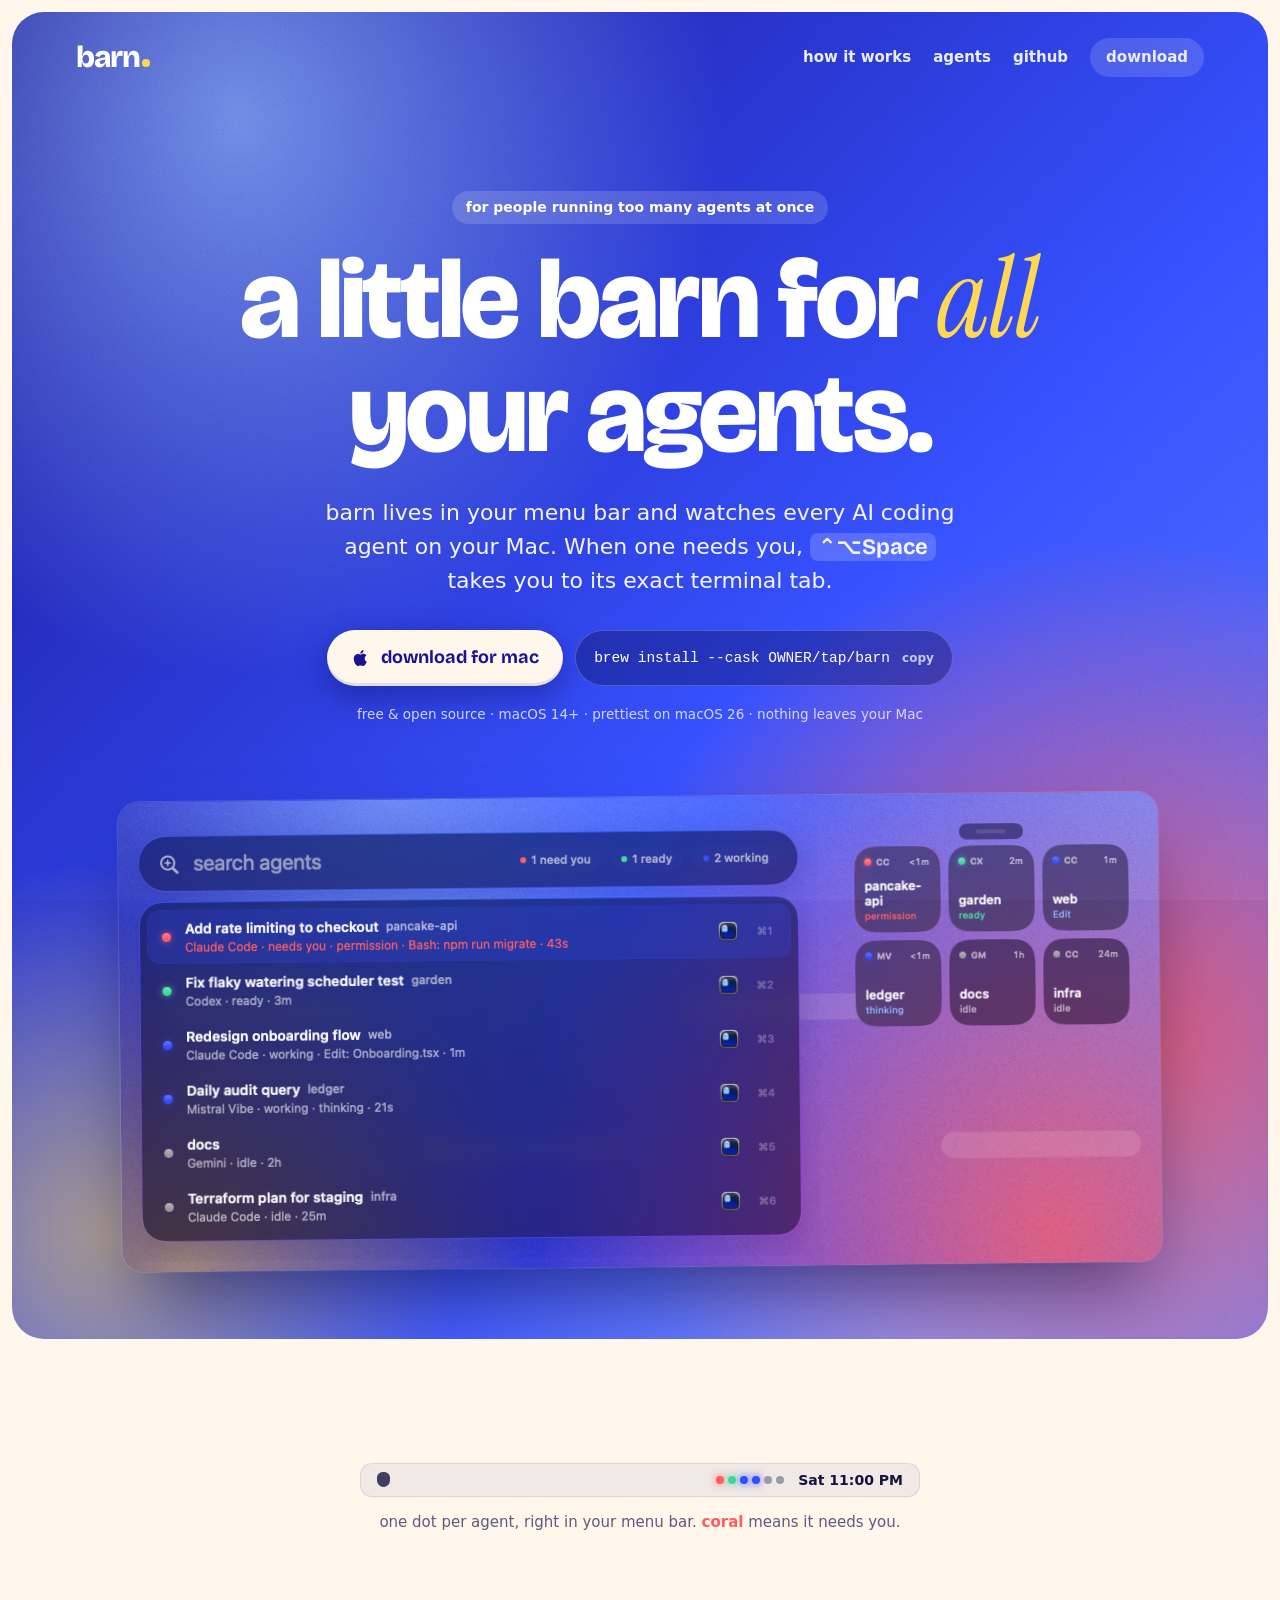
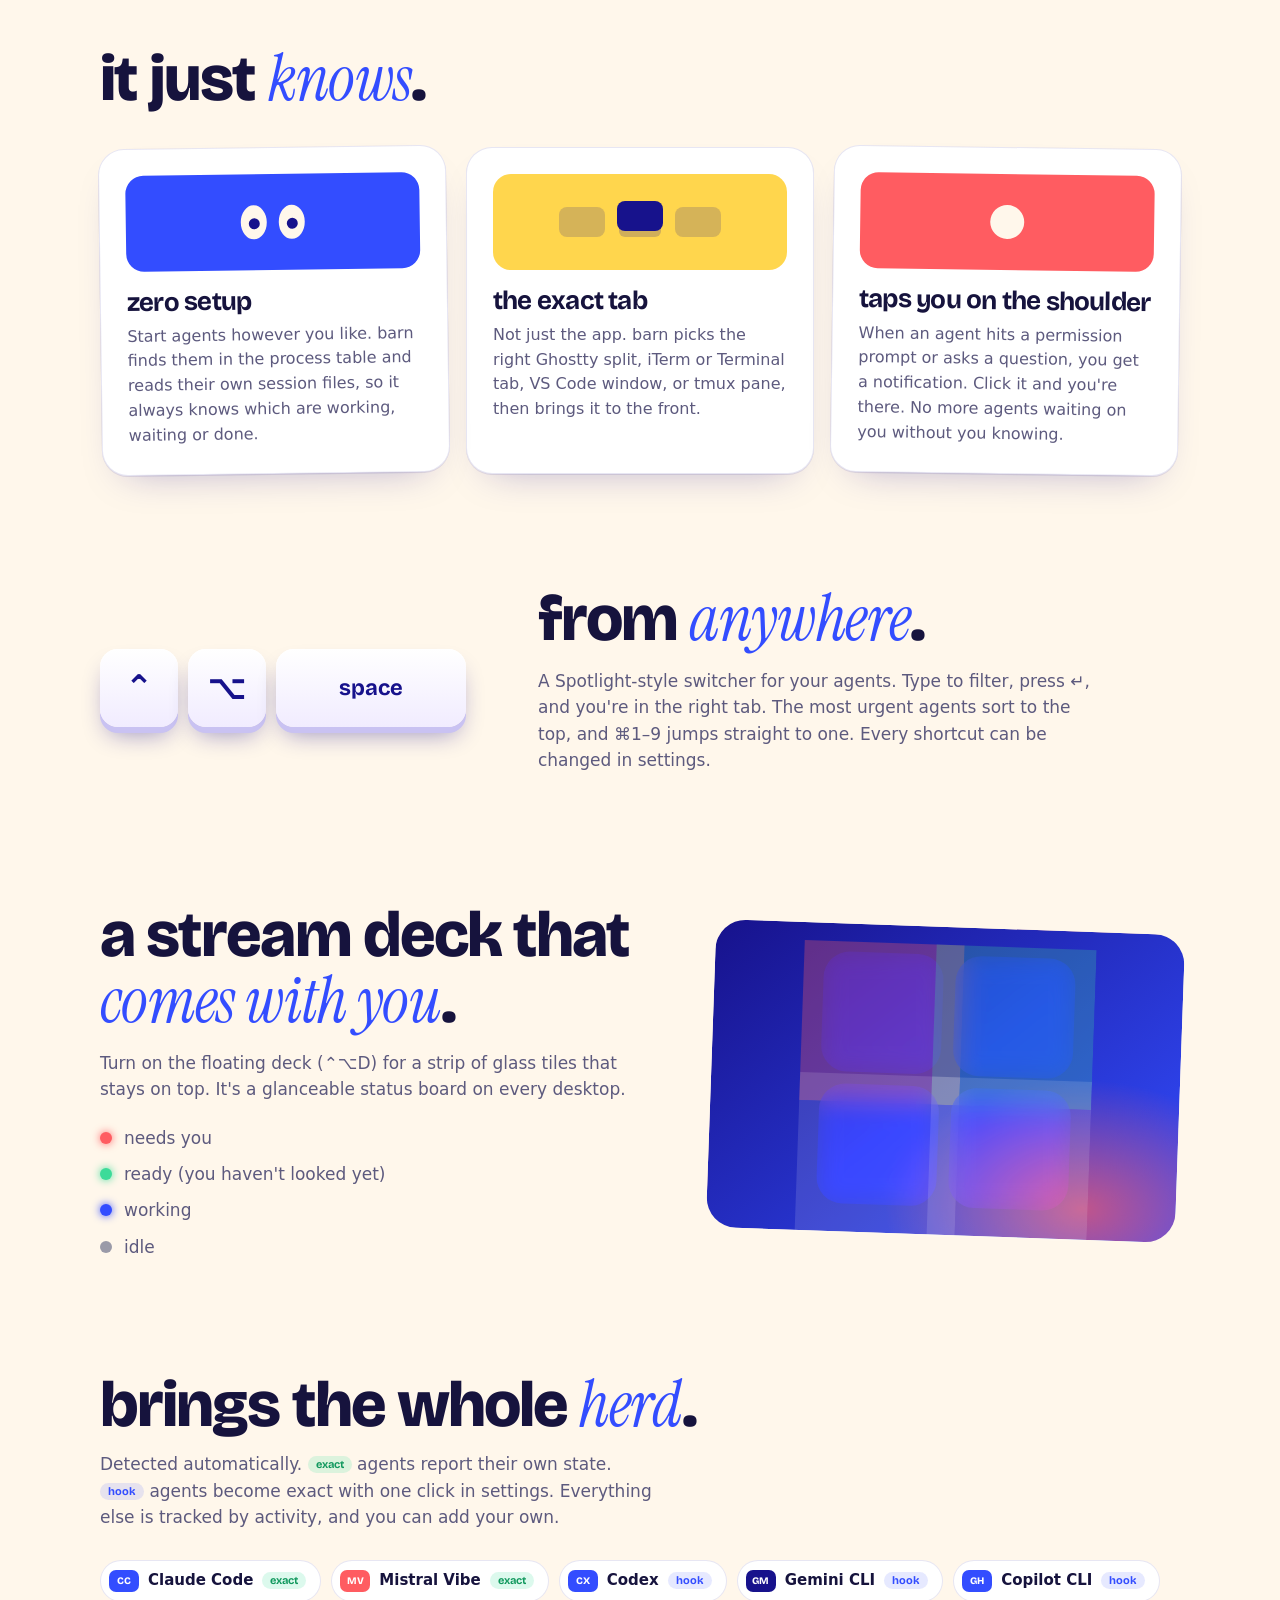
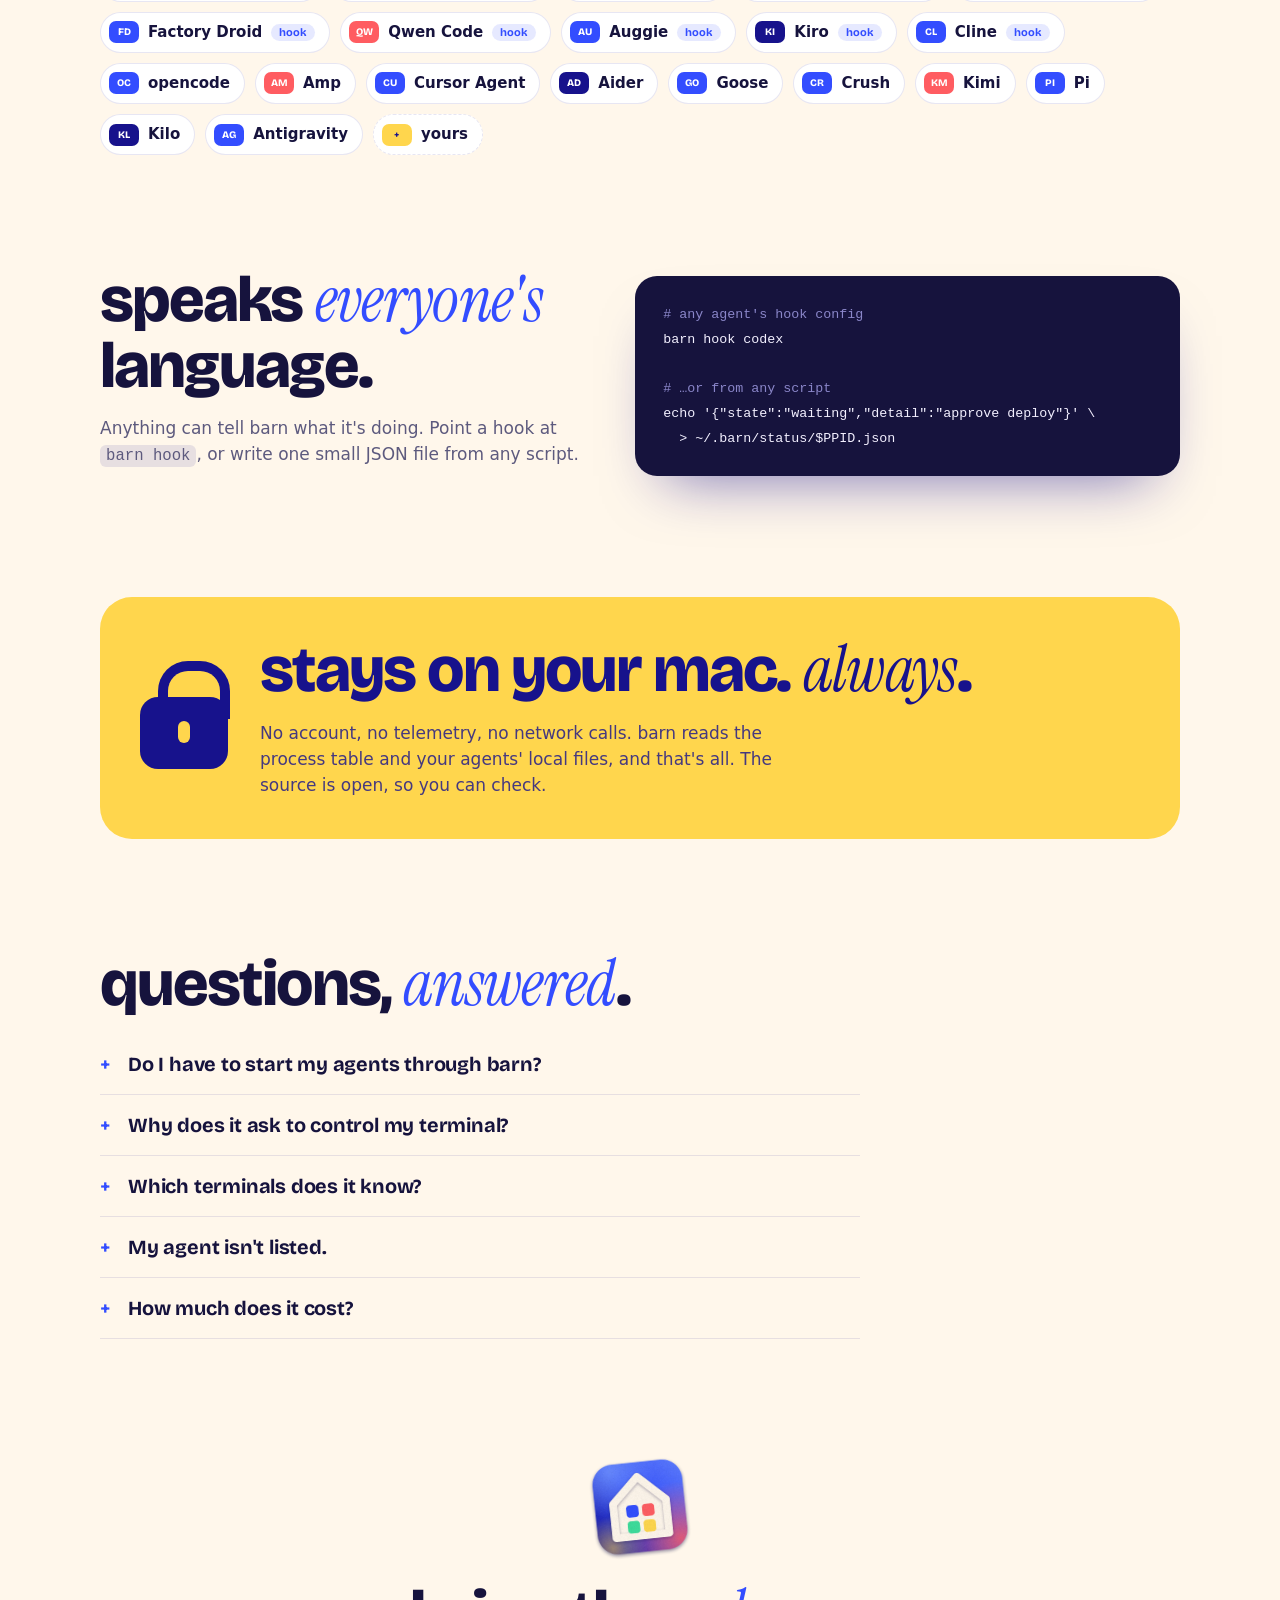
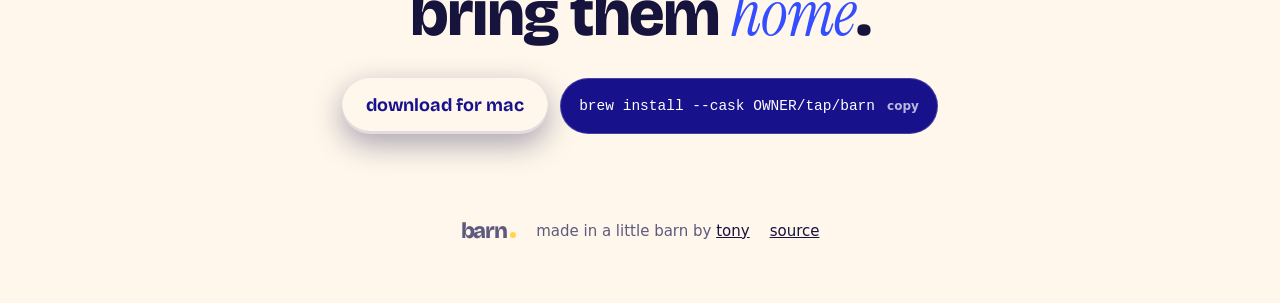
==== site/index.html @ c89c23b8 "INIT" ====
<!doctype html>
<html lang="en">
<head>
  <meta charset="utf-8">
  <meta name="viewport" content="width=device-width, initial-scale=1">
  <title>barn — a little barn for all your agents</title>
  <meta name="description" content="barn is a tiny macOS menu-bar app that watches every AI coding agent on your Mac — Claude Code, Codex, Gemini, Mistral Vibe and more — and jumps you to the exact terminal tab when one needs you.">
  <meta name="theme-color" content="#334DFF">
  <meta property="og:title" content="barn — a little barn for all your agents">
  <meta property="og:description" content="See every AI coding agent at a glance. ⌃⌥Space to jump to the one that needs you.">
  <meta property="og:image" content="https://barn.ope.cool/assets/hero.png">
  <meta property="og:url" content="https://barn.ope.cool">
  <meta name="twitter:card" content="summary_large_image">
  <link rel="icon" type="image/png" href="assets/favicon.png">
  <link rel="apple-touch-icon" href="assets/icon.png">
  <link rel="preconnect" href="https://fonts.googleapis.com">
  <link rel="preconnect" href="https://fonts.gstatic.com" crossorigin>
  <link href="https://fonts.googleapis.com/css2?family=Bricolage+Grotesque:opsz,wght@12..96,400..800&family=Instrument+Serif:ital@1&display=swap" rel="stylesheet">
  <link rel="stylesheet" href="styles.css">
</head>
<body>
  <div class="grain" aria-hidden="true"></div>

  <header class="hero">
    <div class="hero-glow" aria-hidden="true"></div>
    <nav class="nav">
      <a class="wordmark" href="#">barn<span class="dot"></span></a>
      <div class="nav-links">
        <a href="#how">how it works</a>
        <a href="#agents">agents</a>
        <a href="https://github.com/OWNER/barn">github</a>
        <a class="pill" href="https://github.com/OWNER/barn/releases/latest/download/barn.dmg">download</a>
      </div>
    </nav>

    <div class="hero-copy">
      <p class="eyebrow">for people running too many agents at once</p>
      <h1>a little barn for <em>all</em> your agents.</h1>
      <p class="lede">barn lives in your menu bar and watches every AI coding agent on your Mac. When one needs you, <span class="kbd-inline">⌃⌥Space</span> takes you to its exact terminal tab.</p>
      <div class="cta">
        <a class="button" href="https://github.com/OWNER/barn/releases/latest/download/barn.dmg">
          <svg viewBox="0 0 24 24" aria-hidden="true"><path d="M16.4 12.6c0-2.4 2-3.6 2.1-3.7-1.1-1.7-2.9-1.9-3.5-1.9-1.5-.2-2.9.9-3.7.9-.8 0-1.9-.9-3.2-.8-1.6 0-3.1 1-4 2.4-1.7 3-.4 7.4 1.2 9.8.8 1.2 1.8 2.5 3 2.4 1.2 0 1.7-.8 3.1-.8 1.5 0 1.9.8 3.2.8 1.3 0 2.1-1.2 2.9-2.4.9-1.4 1.3-2.7 1.3-2.8 0 0-2.4-.9-2.4-3.9zM14 5.4c.7-.8 1.1-1.9 1-3-1 0-2.1.7-2.8 1.5-.6.7-1.2 1.8-1 2.9 1.1.1 2.1-.6 2.8-1.4z"/></svg>
          download for mac
        </a>
        <button class="brew" type="button" data-copy="brew install --cask OWNER/tap/barn" aria-label="copy brew install command">
          <code>brew install --cask OWNER/tap/barn</code>
          <span class="copy-hint">copy</span>
        </button>
      </div>
      <p class="fine">free &amp; open source · macOS 14+ · prettiest on macOS 26 · nothing leaves your Mac</p>
    </div>

    <figure class="hero-shot">
      <img src="assets/hero.png" width="1040" height="470" alt="The barn switcher listing six agents with live status, beside the floating deck of glass tiles">
    </figure>
  </header>

  <main>
    <section class="menubar-demo" aria-label="barn in the menu bar">
      <div class="menubar">
        <span class="apple"></span>
        <span class="menubar-spacer"></span>
        <span class="barn-dots" id="dots" aria-hidden="true"></span>
        <span class="clock" id="clock">Mon 9:41</span>
      </div>
      <p class="caption">one dot per agent, right in your menu bar. <span class="c-coral">coral</span> means it needs you.</p>
    </section>

    <section id="how" class="features">
      <h2>it just <em>knows</em>.</h2>
      <div class="cards">
        <article class="card">
          <div class="card-art art-eyes" aria-hidden="true"><span></span><span></span></div>
          <h3>zero setup</h3>
          <p>Start agents however you like. barn finds them in the process table and reads their own session files, so it always knows which are working, waiting or done.</p>
        </article>
        <article class="card">
          <div class="card-art art-tabs" aria-hidden="true"><span></span><span class="on"></span><span></span></div>
          <h3>the exact tab</h3>
          <p>Not just the app. barn picks the right Ghostty split, iTerm or Terminal tab, VS Code window, or tmux pane, then brings it to the front.</p>
        </article>
        <article class="card">
          <div class="card-art art-tap" aria-hidden="true"><span></span></div>
          <h3>taps you on the shoulder</h3>
          <p>When an agent hits a permission prompt or asks a question, you get a notification. Click it and you're there. No more agents waiting on you without you knowing.</p>
        </article>
      </div>
    </section>

    <section class="keys">
      <div class="keycaps" aria-label="Control Option Space">
        <kbd>⌃</kbd><kbd>⌥</kbd><kbd class="space">space</kbd>
      </div>
      <div>
        <h2>from <em>anywhere</em>.</h2>
        <p>A Spotlight-style switcher for your agents. Type to filter, press ↵, and you're in the right tab. The most urgent agents sort to the top, and ⌘1–9 jumps straight to one. Every shortcut can be changed in settings.</p>
      </div>
    </section>

    <section class="deck-section">
      <div>
        <h2>a stream deck that <em>comes with you</em>.</h2>
        <p>Turn on the floating deck (⌃⌥D) for a strip of glass tiles that stays on top. It's a glanceable status board on every desktop.</p>
        <ul class="legend">
          <li><span class="swatch coral pulse"></span>needs you</li>
          <li><span class="swatch mint"></span>ready (you haven't looked yet)</li>
          <li><span class="swatch electric"></span>working</li>
          <li><span class="swatch idle"></span>idle</li>
        </ul>
      </div>
      <div class="mini-deck" aria-hidden="true">
        <div class="tile t-coral"><b>CC</b><strong>api</strong><small>permission</small></div>
        <div class="tile t-mint"><b>CX</b><strong>garden</strong><small>ready</small></div>
        <div class="tile t-blue"><b>MV</b><strong>ledger</strong><small>thinking</small></div>
        <div class="tile"><b>GM</b><strong>docs</strong><small>idle</small></div>
      </div>
    </section>

    <section id="agents" class="agents">
      <h2>brings the whole <em>herd</em>.</h2>
      <p class="sub">Detected automatically. <span class="tag exact">exact</span> agents report their own state. <span class="tag hook">hook</span> agents become exact with one click in settings. Everything else is tracked by activity, and you can add your own.</p>
      <ul class="badges">
        <li><b>CC</b>Claude Code<span class="tag exact">exact</span></li>
        <li><b>MV</b>Mistral Vibe<span class="tag exact">exact</span></li>
        <li><b>CX</b>Codex<span class="tag hook">hook</span></li>
        <li><b>GM</b>Gemini CLI<span class="tag hook">hook</span></li>
        <li><b>GH</b>Copilot CLI<span class="tag hook">hook</span></li>
        <li><b>FD</b>Factory Droid<span class="tag hook">hook</span></li>
        <li><b>QW</b>Qwen Code<span class="tag hook">hook</span></li>
        <li><b>AU</b>Auggie<span class="tag hook">hook</span></li>
        <li><b>KI</b>Kiro<span class="tag hook">hook</span></li>
        <li><b>CL</b>Cline<span class="tag hook">hook</span></li>
        <li><b>OC</b>opencode</li>
        <li><b>AM</b>Amp</li>
        <li><b>CU</b>Cursor Agent</li>
        <li><b>AD</b>Aider</li>
        <li><b>GO</b>Goose</li>
        <li><b>CR</b>Crush</li>
        <li><b>KM</b>Kimi</li>
        <li><b>PI</b>Pi</li>
        <li><b>KL</b>Kilo</li>
        <li><b>AG</b>Antigravity</li>
        <li class="yours"><b>+</b>yours</li>
      </ul>
    </section>

    <section class="hooks">
      <div>
        <h2>speaks <em>everyone's</em> language.</h2>
        <p>Anything can tell barn what it's doing. Point a hook at <code>barn hook</code>, or write one small JSON file from any script.</p>
      </div>
      <pre class="code"><code><span class="c"># any agent's hook config</span>
barn hook codex

<span class="c"># …or from any script</span>
echo '{"state":"waiting","detail":"approve deploy"}' \
  &gt; ~/.barn/status/$PPID.json</code></pre>
    </section>

    <section class="privacy">
      <div class="lock" aria-hidden="true"></div>
      <div>
        <h2>stays on your mac. <em>always</em>.</h2>
        <p>No account, no telemetry, no network calls. barn reads the process table and your agents' local files, and that's all. The source is open, so you can check.</p>
      </div>
    </section>

    <section class="faq">
      <h2>questions, <em>answered</em>.</h2>
      <details>
        <summary>Do I have to start my agents through barn?</summary>
        <p>No. Run them however you already do, in any terminal or editor. barn notices them on its own, usually within a second.</p>
      </details>
      <details>
        <summary>Why does it ask to control my terminal?</summary>
        <p>To bring the right tab to the front, barn uses Apple Events, the same way Raycast or Alfred do. macOS asks once per terminal app. barn only uses that permission to focus windows and tabs.</p>
      </details>
      <details>
        <summary>Which terminals does it know?</summary>
        <p>Ghostty, iTerm2 and Terminal.app all get exact tab or split focus, and tmux gets exact pane focus. VS Code, Cursor, Windsurf and Zed get the right window. Anything else gets activated.</p>
      </details>
      <details>
        <summary>My agent isn't listed.</summary>
        <p>Add it in settings → agents → your own, with its process name. If it has hooks, point them at <code>barn hook &lt;name&gt;</code> for exact state.</p>
      </details>
      <details>
        <summary>How much does it cost?</summary>
        <p>Nothing. barn is free and open source. It uses about as much CPU as a clock widget.</p>
      </details>
    </section>

    <section class="final">
      <img src="assets/icon.png" width="128" height="128" alt="">
      <h2>bring them <em>home</em>.</h2>
      <div class="cta center">
        <a class="button" href="https://github.com/OWNER/barn/releases/latest/download/barn.dmg">download for mac</a>
        <button class="brew" type="button" data-copy="brew install --cask OWNER/tap/barn" aria-label="copy brew install command">
          <code>brew install --cask OWNER/tap/barn</code>
          <span class="copy-hint">copy</span>
        </button>
      </div>
    </section>
  </main>

  <footer>
    <span class="wordmark small">barn<span class="dot"></span></span>
    <span>made in a little barn by <a href="https://github.com/OWNER">tony</a></span>
    <a href="https://github.com/OWNER/barn">source</a>
  </footer>

  <script>
    // Copy-to-clipboard on the brew pills.
    document.querySelectorAll('[data-copy]').forEach(function (el) {
      el.addEventListener('click', function () {
        var hint = el.querySelector('.copy-hint');
        try {
          navigator.clipboard.writeText(el.dataset.copy).then(function () {
            hint.textContent = 'copied!';
            setTimeout(function () { hint.textContent = 'copy'; }, 1600);
          });
        } catch (e) { /* clipboard unavailable: the text is still selectable */ }
      });
    });

    // A tiny live menu bar: dots wander between states like real agents do.
    var states = ['coral', 'mint', 'electric', 'electric', 'idle', 'idle'];
    var dots = document.getElementById('dots');
    states.forEach(function (s) { var d = document.createElement('i'); d.className = s; dots.appendChild(d); });
    var reduce = window.matchMedia('(prefers-reduced-motion: reduce)').matches;
    if (!reduce) {
      setInterval(function () {
        var all = dots.querySelectorAll('i');
        var i = Math.floor(Math.random() * all.length);
        var next = ['coral', 'mint', 'electric', 'idle'][Math.floor(Math.random() * 4)];
        all[i].className = next;
      }, 1400);
    }
    var clock = document.getElementById('clock');
    var days = ['Sun', 'Mon', 'Tue', 'Wed', 'Thu', 'Fri', 'Sat'];
    function tick() {
      var d = new Date();
      clock.textContent = days[d.getDay()] + ' ' + d.toLocaleTimeString([], { hour: 'numeric', minute: '2-digit' });
    }
    tick(); setInterval(tick, 30000);
  </script>
</body>
</html>
---- site/styles.css ----
:root {
  --ink: #17128c;
  --electric: #334dff;
  --sky: #8cb3ff;
  --coral: #ff5c61;
  --butter: #ffd64d;
  --mint: #3ddb99;
  --cream: #fff7eb;
  --idle: #9a9aa8;

  --bg: var(--cream);
  --fg: #16133d;
  --muted: #5d5a7e;
  --card: #ffffff;
  --line: rgba(23, 18, 140, 0.1);
  --code-bg: #16133d;
  --code-fg: #f3f0ff;

  --display: "Bricolage Grotesque", ui-rounded, system-ui, sans-serif;
  --serif: "Instrument Serif", Georgia, serif;
  --body: ui-sans-serif, system-ui, -apple-system, "Segoe UI", sans-serif;
  --mono: ui-monospace, "SF Mono", Menlo, monospace;
}

@media (prefers-color-scheme: dark) {
  :root {
    --bg: #0c0a2e;
    --fg: #f3f0ff;
    --muted: #a9a6cf;
    --card: #17144a;
    --line: rgba(255, 255, 255, 0.08);
    --code-bg: #05041a;
  }
}

* { box-sizing: border-box; }
html { scroll-behavior: smooth; }
body {
  margin: 0;
  background: var(--bg);
  color: var(--fg);
  font: 17px/1.55 var(--body);
  -webkit-font-smoothing: antialiased;
  overflow-x: hidden;
}
a { color: inherit; }
img { max-width: 100%; height: auto; display: block; }
code { font-family: var(--mono); font-size: 0.92em; }
h1, h2, h3 { font-family: var(--display); letter-spacing: -0.03em; line-height: 1.02; margin: 0; }
em { font-family: var(--serif); font-style: italic; font-weight: 400; letter-spacing: -0.01em; }

/* Film grain over everything. */
.grain {
  position: fixed; inset: 0; pointer-events: none; z-index: 100; opacity: 0.22; mix-blend-mode: overlay;
  background-image: url("data:image/svg+xml;utf8,<svg xmlns='http://www.w3.org/2000/svg' width='220' height='220'><filter id='n'><feTurbulence type='fractalNoise' baseFrequency='0.85' numOctaves='3' stitchTiles='stitch'/><feColorMatrix type='saturate' values='0'/></filter><rect width='100%' height='100%' filter='url(%23n)'/></svg>");
}

/* ---------- hero ---------- */
.hero {
  position: relative;
  margin: 12px;
  border-radius: 32px;
  padding: 0 clamp(20px, 5vw, 64px) clamp(40px, 6vw, 72px);
  color: #fff;
  overflow: hidden;
  isolation: isolate;
  background:
    radial-gradient(60% 55% at 88% 78%, rgba(255, 92, 97, 0.85), transparent 70%),
    radial-gradient(40% 40% at 8% 92%, rgba(255, 214, 77, 0.6), transparent 70%),
    radial-gradient(55% 60% at 18% 8%, rgba(140, 179, 255, 0.7), transparent 70%),
    linear-gradient(135deg, var(--ink), var(--electric) 55%, #5c7bff);
}
.hero-glow {
  position: absolute; inset: auto -10% -30% 30%; height: 60%; z-index: -1;
  background: radial-gradient(closest-side, rgba(255, 247, 235, 0.25), transparent);
  filter: blur(40px);
}
.nav {
  display: flex; align-items: center; justify-content: space-between;
  padding: 22px 0;
}
.nav-links { display: flex; gap: 22px; align-items: center; font-weight: 600; font-size: 15px; }
.nav-links a { text-decoration: none; opacity: 0.9; }
.nav-links a:hover { opacity: 1; }
.pill { background: rgba(255, 255, 255, 0.16); padding: 8px 16px; border-radius: 999px; backdrop-filter: blur(8px); }

.wordmark {
  font-family: var(--display); font-weight: 800; font-size: 30px; letter-spacing: -0.05em;
  text-decoration: none; display: inline-flex; align-items: baseline; gap: 3px;
}
.wordmark .dot { width: 8px; height: 8px; border-radius: 50%; background: var(--butter); display: inline-block; }
.wordmark.small { font-size: 22px; }
.wordmark.small .dot { width: 6px; height: 6px; }

.hero-copy { max-width: 820px; margin: clamp(32px, 7vw, 88px) auto 0; text-align: center; }
.eyebrow {
  display: inline-block; margin: 0 0 18px; padding: 6px 14px; border-radius: 999px;
  background: rgba(255, 255, 255, 0.14); font-size: 14px; font-weight: 600;
}
h1 { font-size: clamp(48px, 9vw, 112px); font-weight: 800; }
h1 em { color: var(--butter); }
.lede { font-size: clamp(18px, 2.2vw, 22px); max-width: 640px; margin: 24px auto 0; opacity: 0.94; }
.kbd-inline {
  font-family: var(--display); font-weight: 700; padding: 1px 8px; border-radius: 8px;
  background: rgba(255, 255, 255, 0.18); white-space: nowrap;
}
.cta { display: flex; flex-wrap: wrap; gap: 12px; justify-content: center; margin-top: 32px; }
.button {
  display: inline-flex; align-items: center; gap: 10px;
  background: var(--cream); color: var(--ink); text-decoration: none;
  font-family: var(--display); font-weight: 700; font-size: 18px;
  padding: 14px 24px; border-radius: 999px;
  box-shadow: 0 10px 30px rgba(10, 6, 64, 0.35), inset 0 -3px 0 rgba(23, 18, 140, 0.12);
  transition: transform 0.15s ease;
}
.button:hover { transform: translateY(-2px) rotate(-1deg); }
.button svg { width: 20px; height: 20px; fill: currentColor; }
.brew {
  display: inline-flex; align-items: center; gap: 12px; cursor: pointer;
  background: rgba(10, 6, 64, 0.35); color: #fff; border: 1px solid rgba(255, 255, 255, 0.2);
  padding: 12px 18px; border-radius: 999px; font: inherit; backdrop-filter: blur(8px);
}
.brew code { font-size: 14.5px; }
.copy-hint { font-size: 12px; font-weight: 700; opacity: 0.7; text-transform: lowercase; }
.fine { font-size: 13.5px; opacity: 0.75; margin-top: 18px; }

.hero-shot { margin: clamp(40px, 6vw, 72px) auto 0; max-width: 1040px; }
.hero-shot img {
  border-radius: 22px;
  box-shadow: 0 40px 80px -20px rgba(10, 6, 64, 0.6), 0 0 0 1px rgba(255, 255, 255, 0.15);
  transform: rotate(-0.6deg);
}

/* ---------- sections ---------- */
main { max-width: 1120px; margin: 0 auto; padding: 0 20px; }
section { padding: clamp(56px, 9vw, 112px) 0 0; }
h2 { font-size: clamp(36px, 5.5vw, 64px); font-weight: 800; }
h2 em { color: var(--electric); }
@media (prefers-color-scheme: dark) { h2 em { color: var(--sky); } }
section p { color: var(--muted); max-width: 560px; }

.menubar-demo { text-align: center; }
.menubar {
  display: flex; align-items: center; gap: 14px; height: 34px; padding: 0 16px; max-width: 560px; margin: 0 auto;
  border-radius: 12px; background: rgba(23, 18, 140, 0.06); border: 1px solid var(--line);
  font: 600 14px var(--body);
}
@media (prefers-color-scheme: dark) { .menubar { background: rgba(255, 255, 255, 0.05); } }
.apple { width: 13px; height: 15px; border-radius: 6px 6px 7px 7px; background: var(--fg); opacity: 0.8; }
.menubar-spacer { flex: 1; }
.barn-dots { display: inline-flex; gap: 4px; }
.barn-dots i { width: 8px; height: 8px; border-radius: 50%; transition: background 0.4s ease, box-shadow 0.4s ease; }
.coral { background: var(--coral); box-shadow: 0 0 8px var(--coral); }
.mint { background: var(--mint); box-shadow: 0 0 8px var(--mint); }
.electric { background: var(--electric); box-shadow: 0 0 8px var(--electric); }
.idle { background: var(--idle); }
.caption { margin: 14px auto 0; font-size: 15px; }
.c-coral { color: var(--coral); font-weight: 700; }

.cards { display: grid; grid-template-columns: repeat(auto-fit, minmax(260px, 1fr)); gap: 18px; margin-top: 36px; }
.card {
  background: var(--card); border: 1px solid var(--line); border-radius: 26px; padding: 26px;
  box-shadow: 0 1px 0 var(--line), 0 18px 40px -24px rgba(23, 18, 140, 0.35);
  transition: transform 0.2s ease;
}
.card:nth-child(1) { transform: rotate(-0.8deg); }
.card:nth-child(3) { transform: rotate(0.8deg); }
.card:hover { transform: rotate(0) translateY(-4px); }
.card h3 { font-size: 26px; margin: 18px 0 8px; }
.card p { margin: 0; font-size: 16px; }
.card-art { height: 96px; border-radius: 18px; display: flex; align-items: center; justify-content: center; gap: 12px; }
.art-eyes { background: var(--electric); }
.art-eyes span { width: 26px; height: 34px; border-radius: 50%; background: var(--cream); position: relative; animation: blink 4s infinite; }
.art-eyes span::after { content: ""; position: absolute; width: 11px; height: 11px; border-radius: 50%; background: var(--ink); left: 8px; top: 13px; }
@keyframes blink { 0%, 92%, 100% { transform: scaleY(1); } 95% { transform: scaleY(0.1); } }
.art-tabs { background: var(--butter); }
.art-tabs span { width: 46px; height: 30px; border-radius: 8px; background: rgba(23, 18, 140, 0.18); }
.art-tabs span.on { background: var(--ink); transform: translateY(-6px); box-shadow: 0 8px 0 -2px rgba(23, 18, 140, 0.2); }
.art-tap { background: var(--coral); }
.art-tap span { width: 34px; height: 34px; border-radius: 50%; background: var(--cream); animation: ping 1.6s ease-out infinite; }
@keyframes ping { 0% { box-shadow: 0 0 0 0 rgba(255, 247, 235, 0.8); } 100% { box-shadow: 0 0 0 26px rgba(255, 247, 235, 0); } }

.keys { display: grid; grid-template-columns: auto 1fr; gap: clamp(28px, 6vw, 72px); align-items: center; }
.keycaps { display: flex; gap: 10px; }
kbd {
  font-family: var(--display); font-weight: 700; font-size: 34px; color: var(--ink);
  min-width: 78px; height: 78px; padding: 0 16px; display: inline-flex; align-items: center; justify-content: center;
  background: linear-gradient(#fff, #f1ecff); border-radius: 18px;
  box-shadow: 0 6px 0 #c9c2f2, 0 14px 24px -8px rgba(23, 18, 140, 0.45), inset 0 1px 0 #fff;
  transition: transform 0.08s ease, box-shadow 0.08s ease;
}
kbd.space { font-size: 22px; min-width: 190px; }
.keycaps:hover kbd { transform: translateY(4px); box-shadow: 0 2px 0 #c9c2f2, 0 8px 16px -8px rgba(23, 18, 140, 0.45); }

.deck-section { display: grid; grid-template-columns: 1.2fr 1fr; gap: 48px; align-items: center; }
.legend { list-style: none; padding: 0; margin: 22px 0 0; display: grid; gap: 10px; color: var(--muted); }
.legend li { display: flex; align-items: center; gap: 12px; }
.swatch { width: 12px; height: 12px; border-radius: 50%; }
.pulse { animation: pulse 1.4s ease-in-out infinite; }
@keyframes pulse { 50% { opacity: 0.35; } }
.mini-deck {
  display: grid; grid-template-columns: repeat(2, 120px); gap: 12px; justify-content: center;
  padding: 28px; border-radius: 30px;
  background:
    radial-gradient(60% 60% at 80% 90%, rgba(255, 92, 97, 0.7), transparent 70%),
    linear-gradient(140deg, var(--ink), var(--electric));
  transform: rotate(2deg);
}
.tile {
  height: 120px; border-radius: 26px; padding: 14px; color: #fff;
  display: flex; flex-direction: column; justify-content: flex-end; gap: 2px;
  background: rgba(255, 255, 255, 0.12); border: 1px solid rgba(255, 255, 255, 0.22);
  backdrop-filter: blur(12px) saturate(1.4); -webkit-backdrop-filter: blur(12px) saturate(1.4);
  box-shadow: inset 0 1px 0 rgba(255, 255, 255, 0.35), 0 10px 20px -10px rgba(5, 3, 40, 0.6);
  position: relative;
}
.tile b { position: absolute; top: 12px; left: 14px; font: 800 11px var(--display); opacity: 0.75; }
.tile strong { font: 700 18px var(--display); }
.tile small { font-size: 12px; font-weight: 600; opacity: 0.85; }
.t-coral { background: rgba(255, 92, 97, 0.3); }
.t-coral::after { content: ""; position: absolute; inset: -1px; border-radius: 26px; border: 2px solid var(--coral); animation: pulse 1.4s ease-in-out infinite; }
.t-coral small { color: #ffd0d1; }
.t-mint { background: rgba(61, 219, 153, 0.25); }
.t-mint small { color: #b9f5dc; }
.t-blue small { color: var(--sky); }

.sub { margin-top: 14px; }
.tag { font: 700 11px var(--display); padding: 2px 8px; border-radius: 999px; vertical-align: 2px; }
.tag.exact { background: rgba(61, 219, 153, 0.18); color: #13995f; }
.tag.hook { background: rgba(51, 77, 255, 0.12); color: var(--electric); }
@media (prefers-color-scheme: dark) { .tag.exact { color: var(--mint); } .tag.hook { color: var(--sky); } }
.badges { list-style: none; padding: 0; margin: 30px 0 0; display: flex; flex-wrap: wrap; gap: 10px; }
.badges li {
  display: inline-flex; align-items: center; gap: 9px; padding: 8px 14px 8px 8px; border-radius: 999px;
  background: var(--card); border: 1px solid var(--line); font-weight: 600; font-size: 15px;
}
.badges b {
  font: 800 10px var(--display); color: #fff; background: var(--electric);
  width: 30px; height: 22px; border-radius: 7px; display: inline-flex; align-items: center; justify-content: center;
}
.badges li:nth-child(5n + 2) b { background: var(--coral); }
.badges li:nth-child(5n + 4) b { background: var(--ink); }
.badges .yours { border-style: dashed; }
.badges .yours b { background: var(--butter); color: var(--ink); }

.hooks { display: grid; grid-template-columns: 1fr 1.1fr; gap: 40px; align-items: center; }
.hooks p code { background: var(--line); padding: 2px 6px; border-radius: 6px; }
.code {
  margin: 0; padding: 26px 28px; border-radius: 22px; overflow-x: auto;
  background: var(--code-bg); color: var(--code-fg); font: 14.5px/1.7 var(--mono);
  box-shadow: 0 30px 60px -30px rgba(23, 18, 140, 0.6);
}
.code .c { color: #8a86c9; }

.privacy {
  display: flex; gap: 32px; align-items: center; margin-top: clamp(56px, 9vw, 112px); padding: 40px;
  border-radius: 32px; background: var(--butter); color: var(--ink);
}
.privacy h2 em { color: var(--ink); }
.privacy p { color: rgba(23, 18, 140, 0.8); margin-bottom: 0; }
.lock { flex: none; width: 88px; height: 72px; border-radius: 18px; background: var(--ink); position: relative; margin-top: 30px; }
.lock::before {
  content: ""; position: absolute; left: 18px; top: -36px; width: 52px; height: 48px;
  border: 10px solid var(--ink); border-bottom: 0; border-radius: 30px 30px 0 0;
}
.lock::after { content: ""; position: absolute; left: 38px; top: 24px; width: 12px; height: 22px; border-radius: 6px; background: var(--butter); }

.faq details { border-bottom: 1px solid var(--line); padding: 18px 0; max-width: 760px; }
.faq h2 { margin-bottom: 18px; }
.faq summary { cursor: pointer; font: 700 20px var(--display); letter-spacing: -0.01em; list-style: none; }
.faq summary::-webkit-details-marker { display: none; }
.faq summary::before { content: "+"; display: inline-block; width: 28px; color: var(--electric); }
.faq details[open] summary::before { content: "–"; }
.faq p { margin: 10px 0 0 28px; }

.final { text-align: center; padding-bottom: 40px; }
.final img { margin: 0 auto 18px; width: 112px; transform: rotate(-6deg); }
.final h2 { margin-bottom: 8px; }
.cta.center .brew { background: var(--ink); }

footer {
  display: flex; gap: 20px; align-items: center; justify-content: center; flex-wrap: wrap;
  padding: 40px 20px 56px; color: var(--muted); font-size: 15px;
}
footer a { color: var(--fg); }

@media (max-width: 760px) {
  .nav-links a:not(.pill) { display: none; }
  .keys, .deck-section, .hooks { grid-template-columns: 1fr; }
  .keycaps { justify-content: center; }
  kbd { min-width: 60px; height: 60px; font-size: 26px; }
  kbd.space { min-width: 130px; font-size: 18px; }
  .privacy { flex-direction: column; align-items: flex-start; padding: 28px; }
  .brew code { font-size: 12.5px; }
  .hero { margin: 8px; border-radius: 24px; }
}

@media (prefers-reduced-motion: reduce) {
  *, *::before, *::after { animation: none !important; transition: none !important; }
}
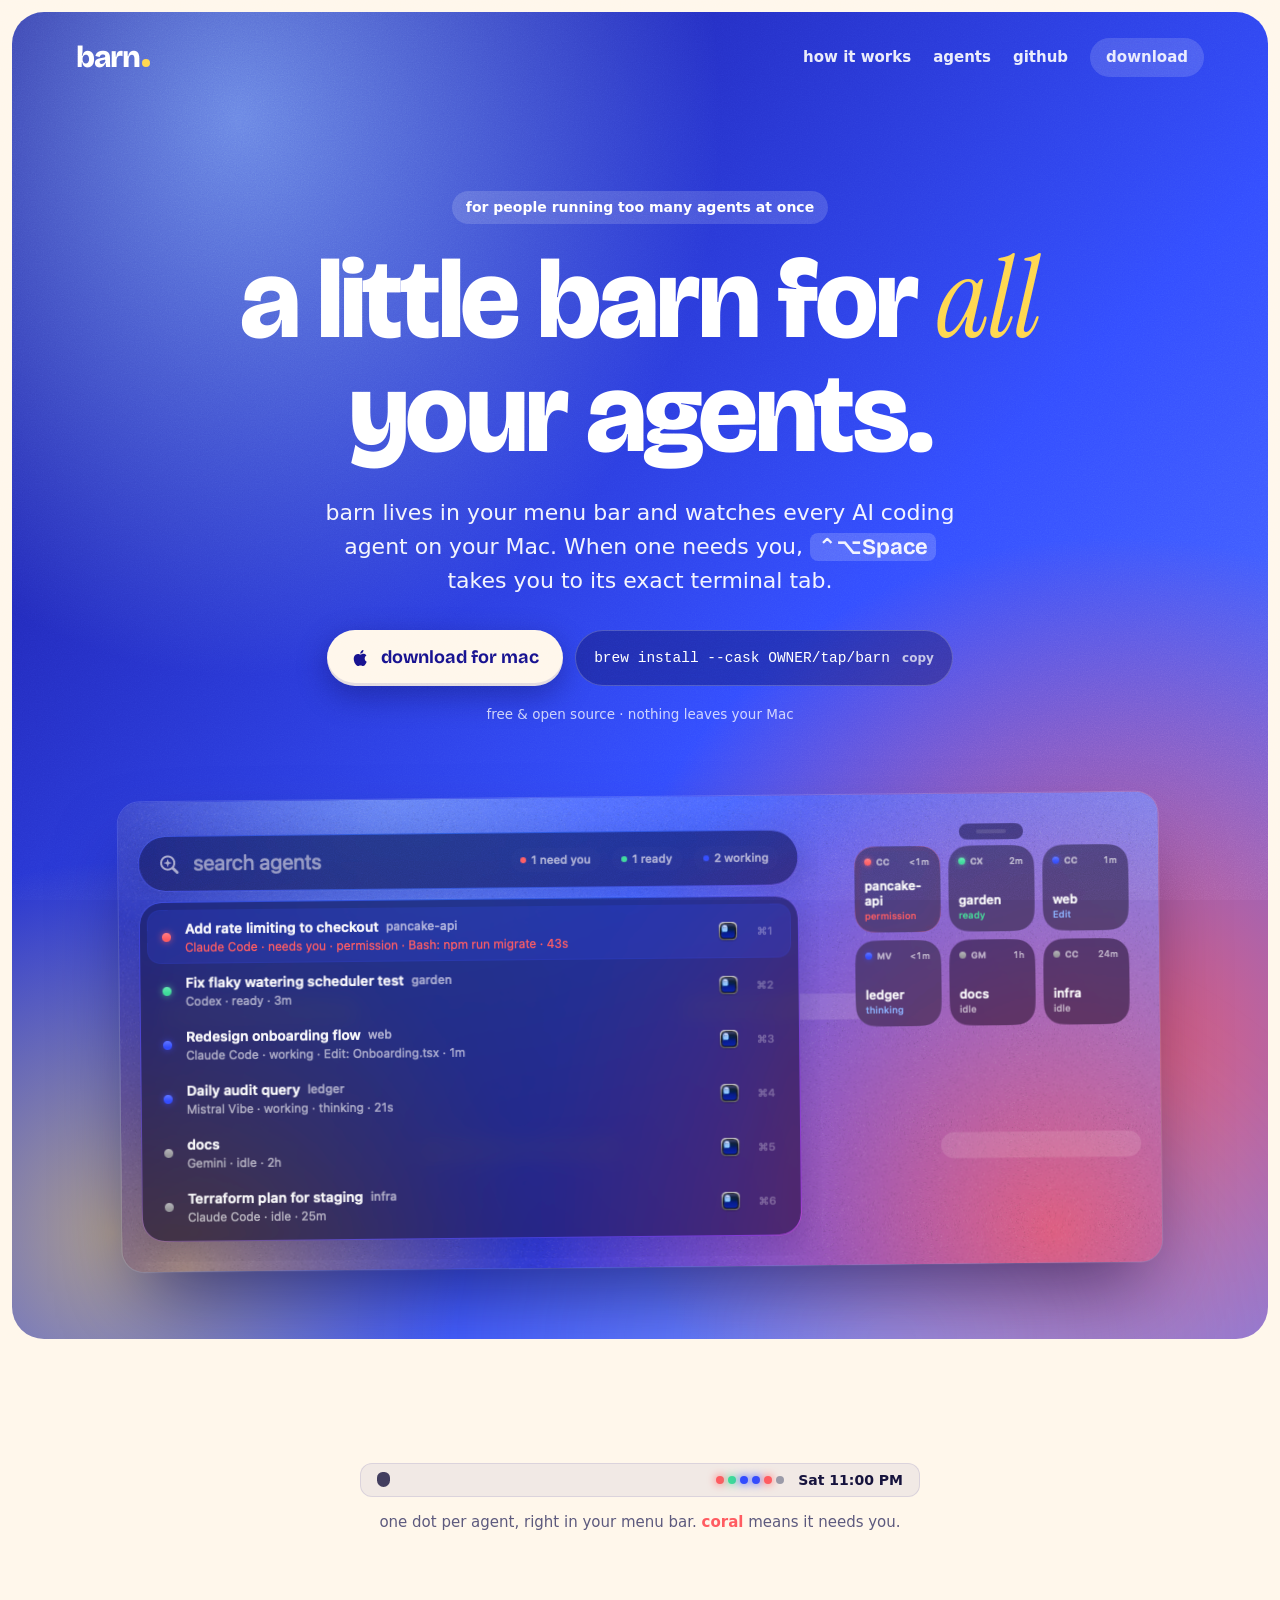
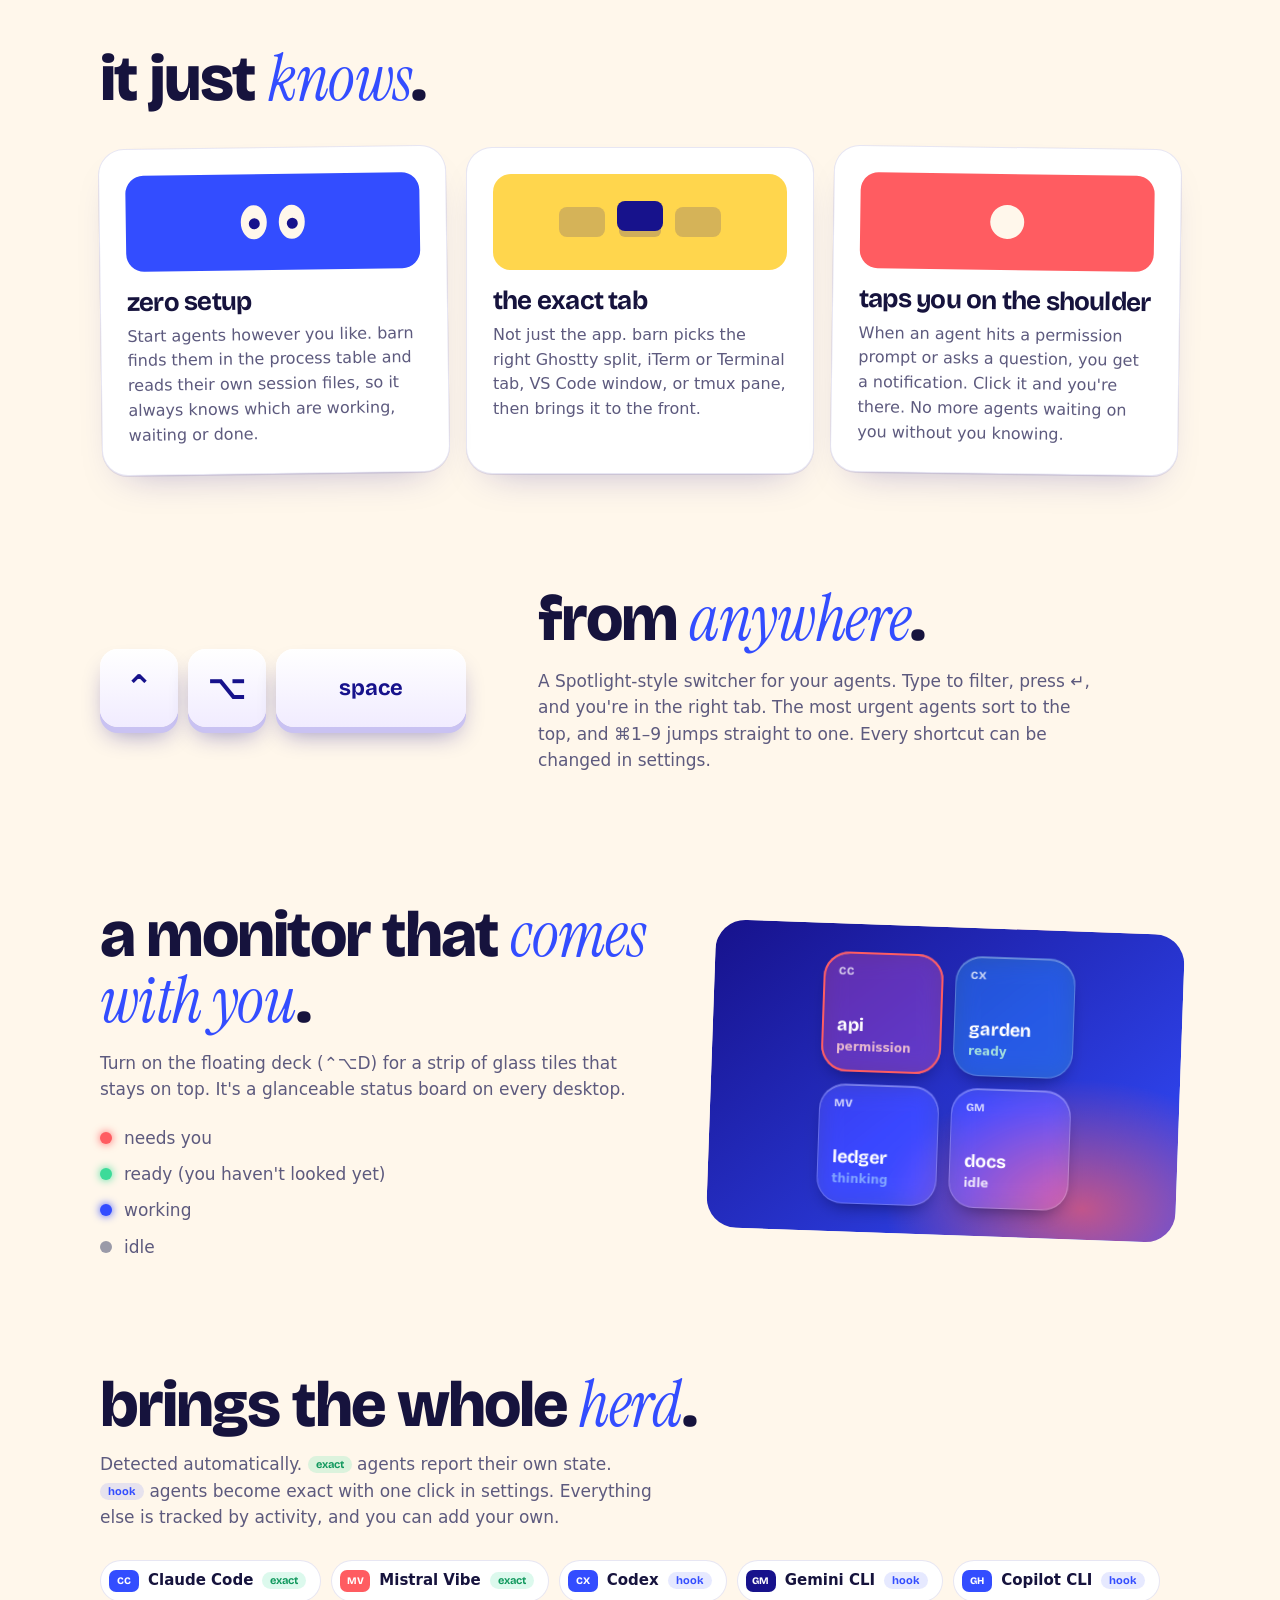
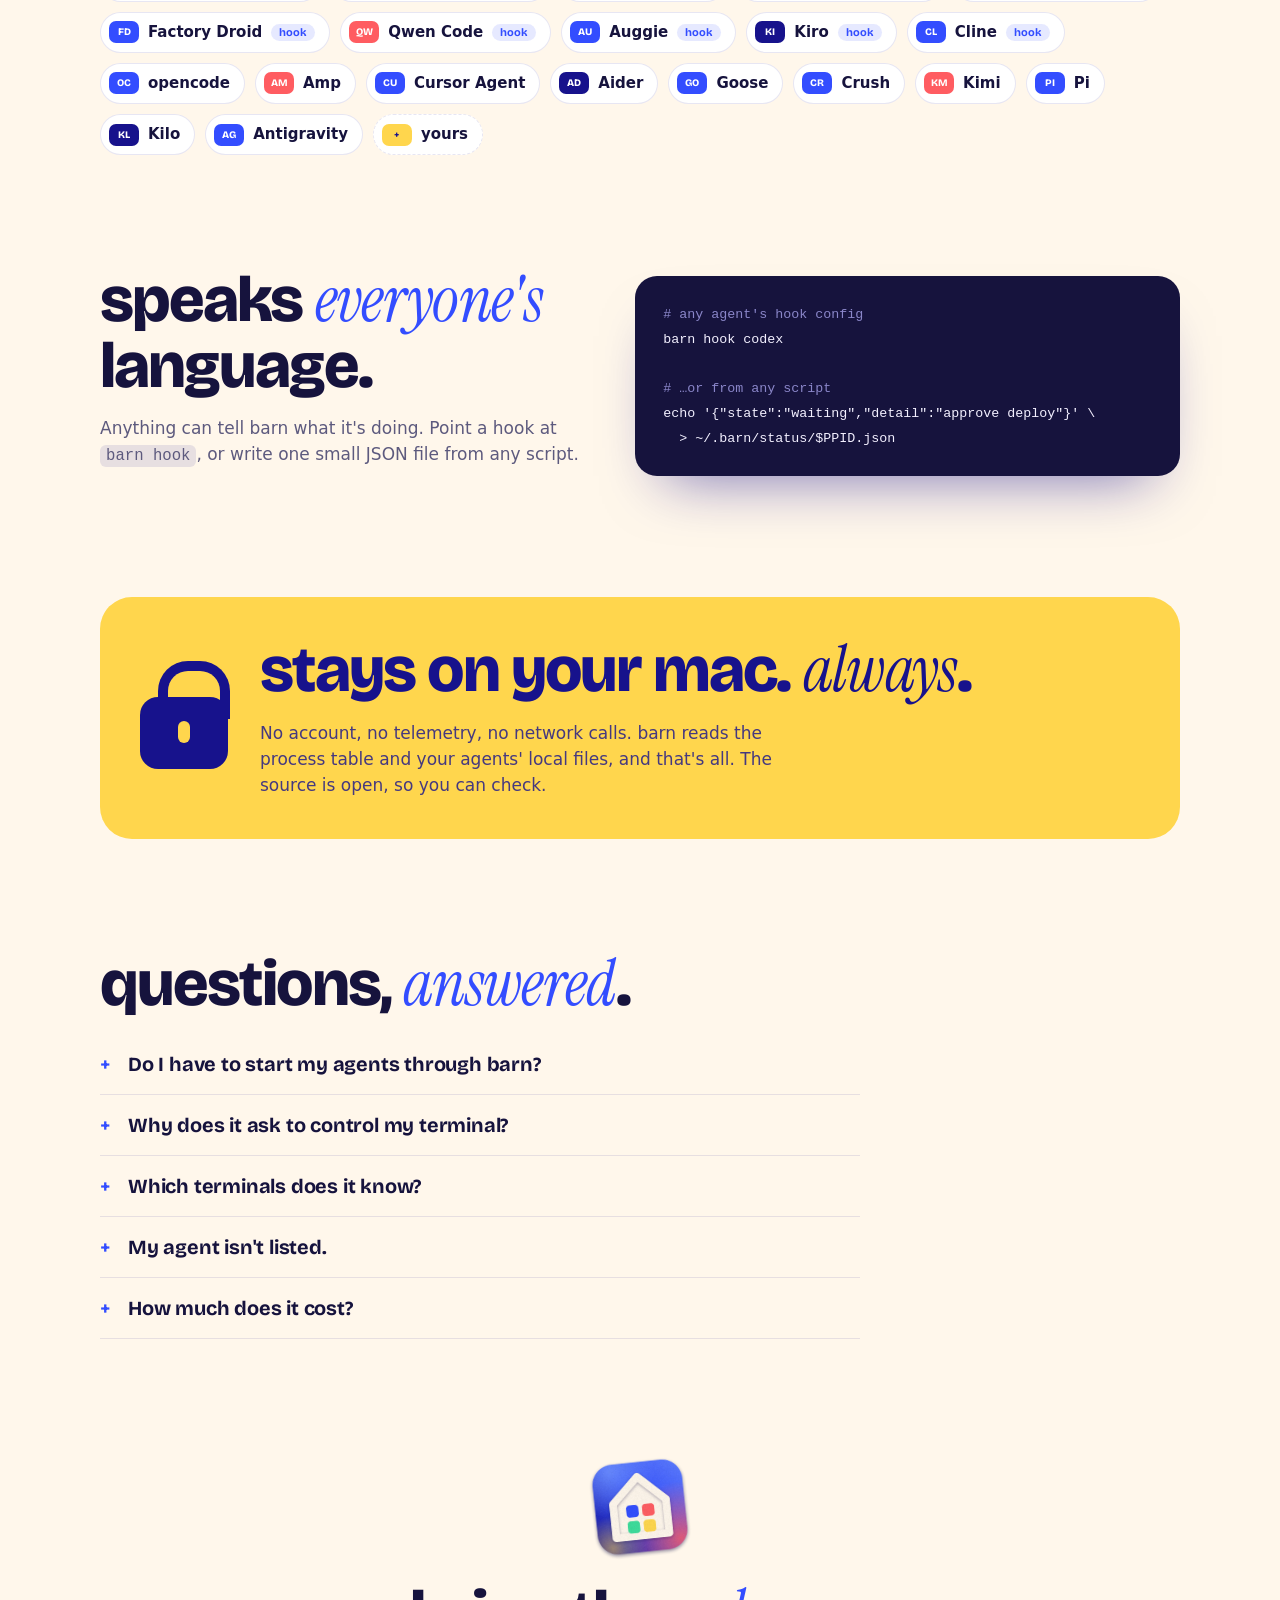
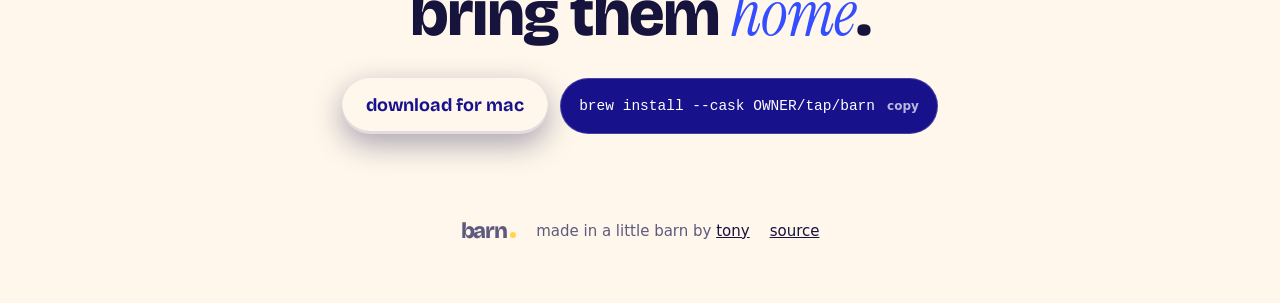
==== commit 8170c5f3: "Update website copy" ====
--- a/site/index.html
+++ b/site/index.html
@@ -47,7 +47,7 @@
           <span class="copy-hint">copy</span>
         </button>
       </div>
-      <p class="fine">free &amp; open source · macOS 14+ · prettiest on macOS 26 · nothing leaves your Mac</p>
+      <p class="fine">free &amp; open source · nothing leaves your Mac</p>
     </div>
 
     <figure class="hero-shot">
@@ -99,7 +99,7 @@
 
     <section class="deck-section">
       <div>
-        <h2>a stream deck that <em>comes with you</em>.</h2>
+        <h2>a monitor that <em>comes with you</em>.</h2>
         <p>Turn on the floating deck (⌃⌥D) for a strip of glass tiles that stays on top. It's a glanceable status board on every desktop.</p>
         <ul class="legend">
           <li><span class="swatch coral pulse"></span>needs you</li>
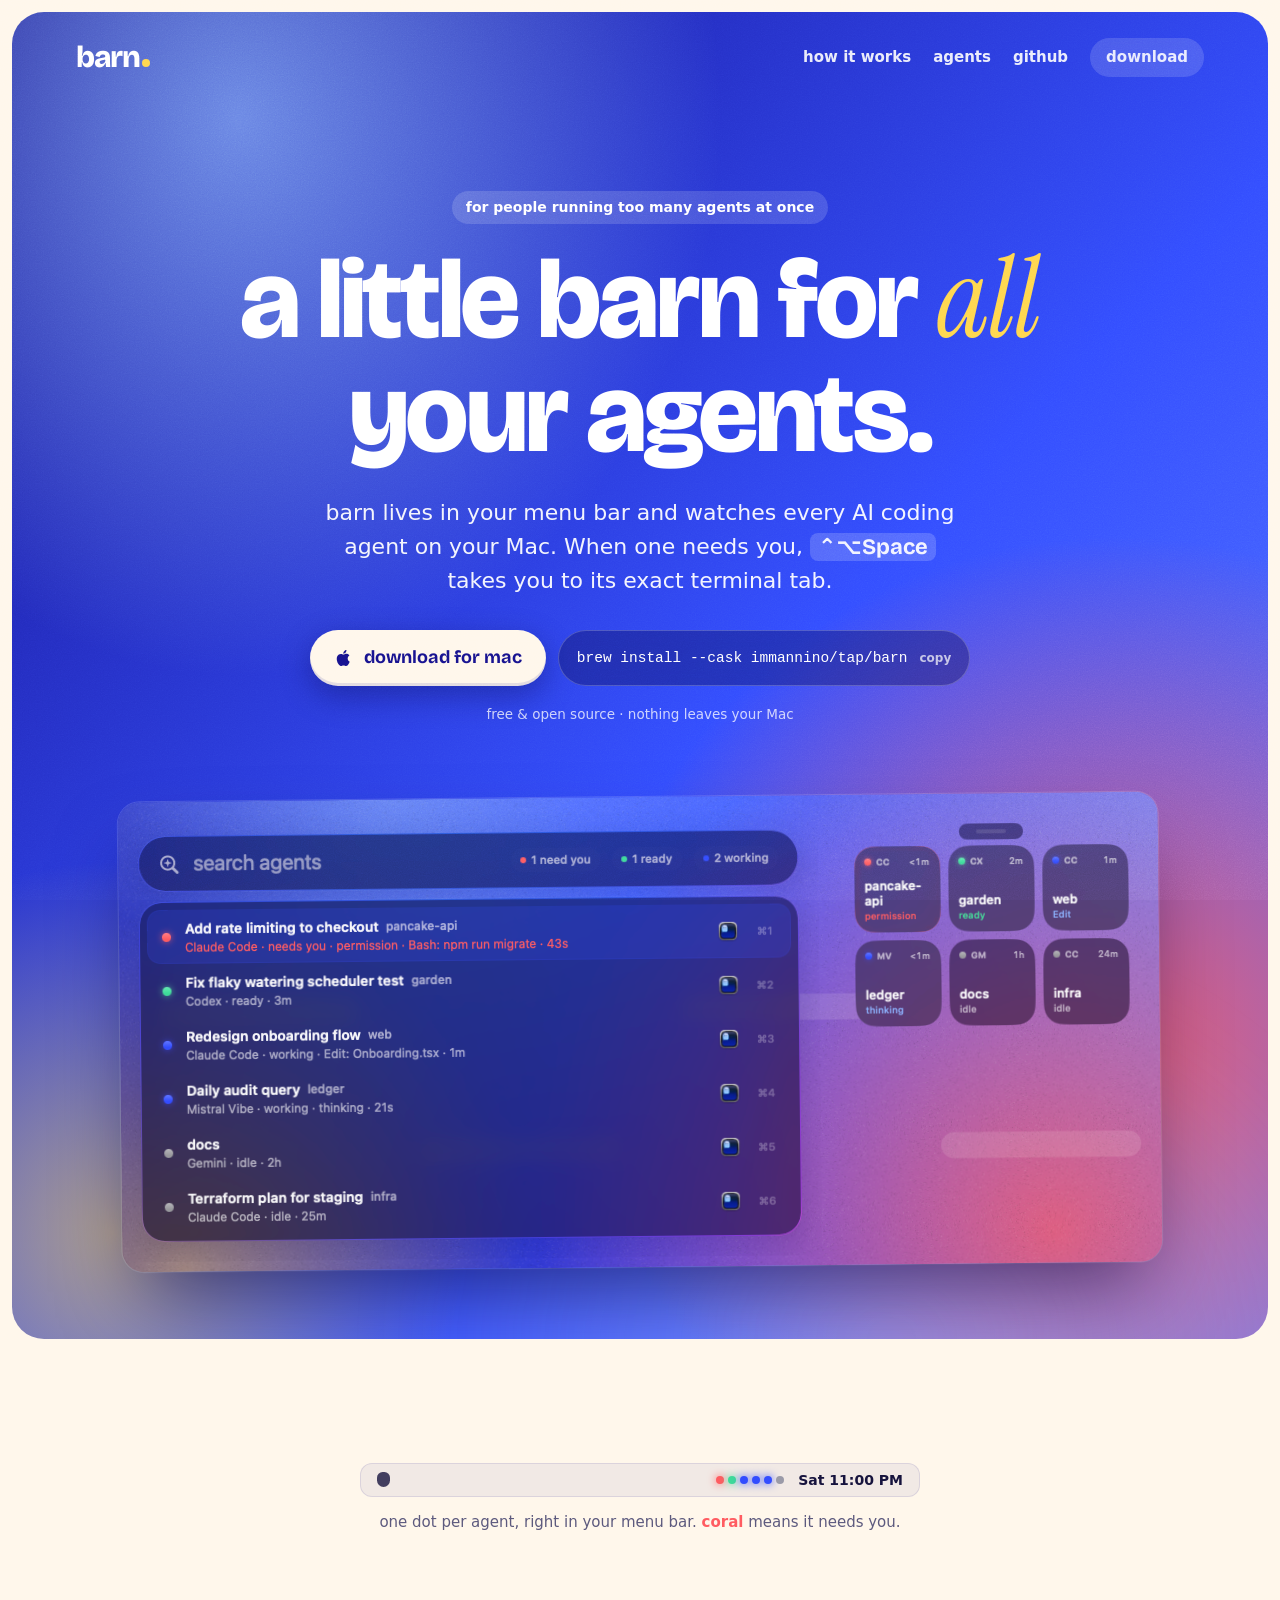
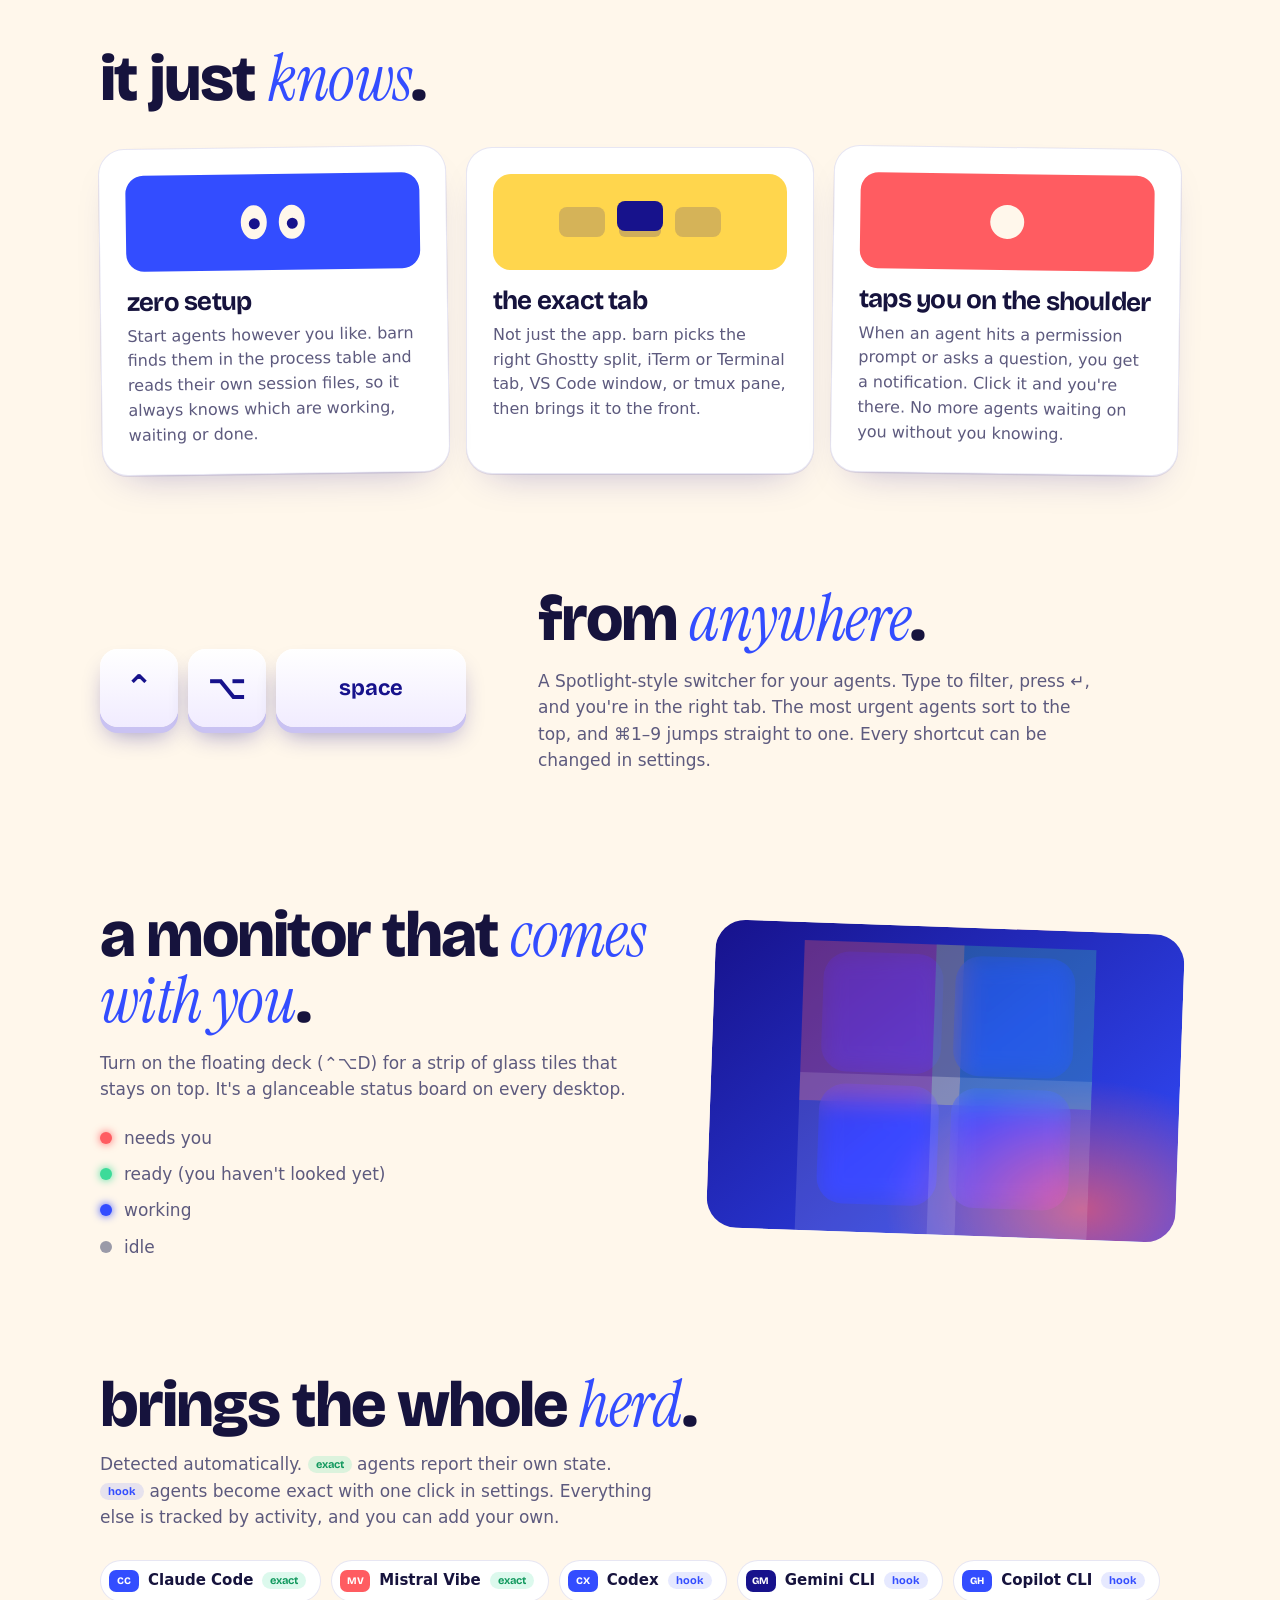
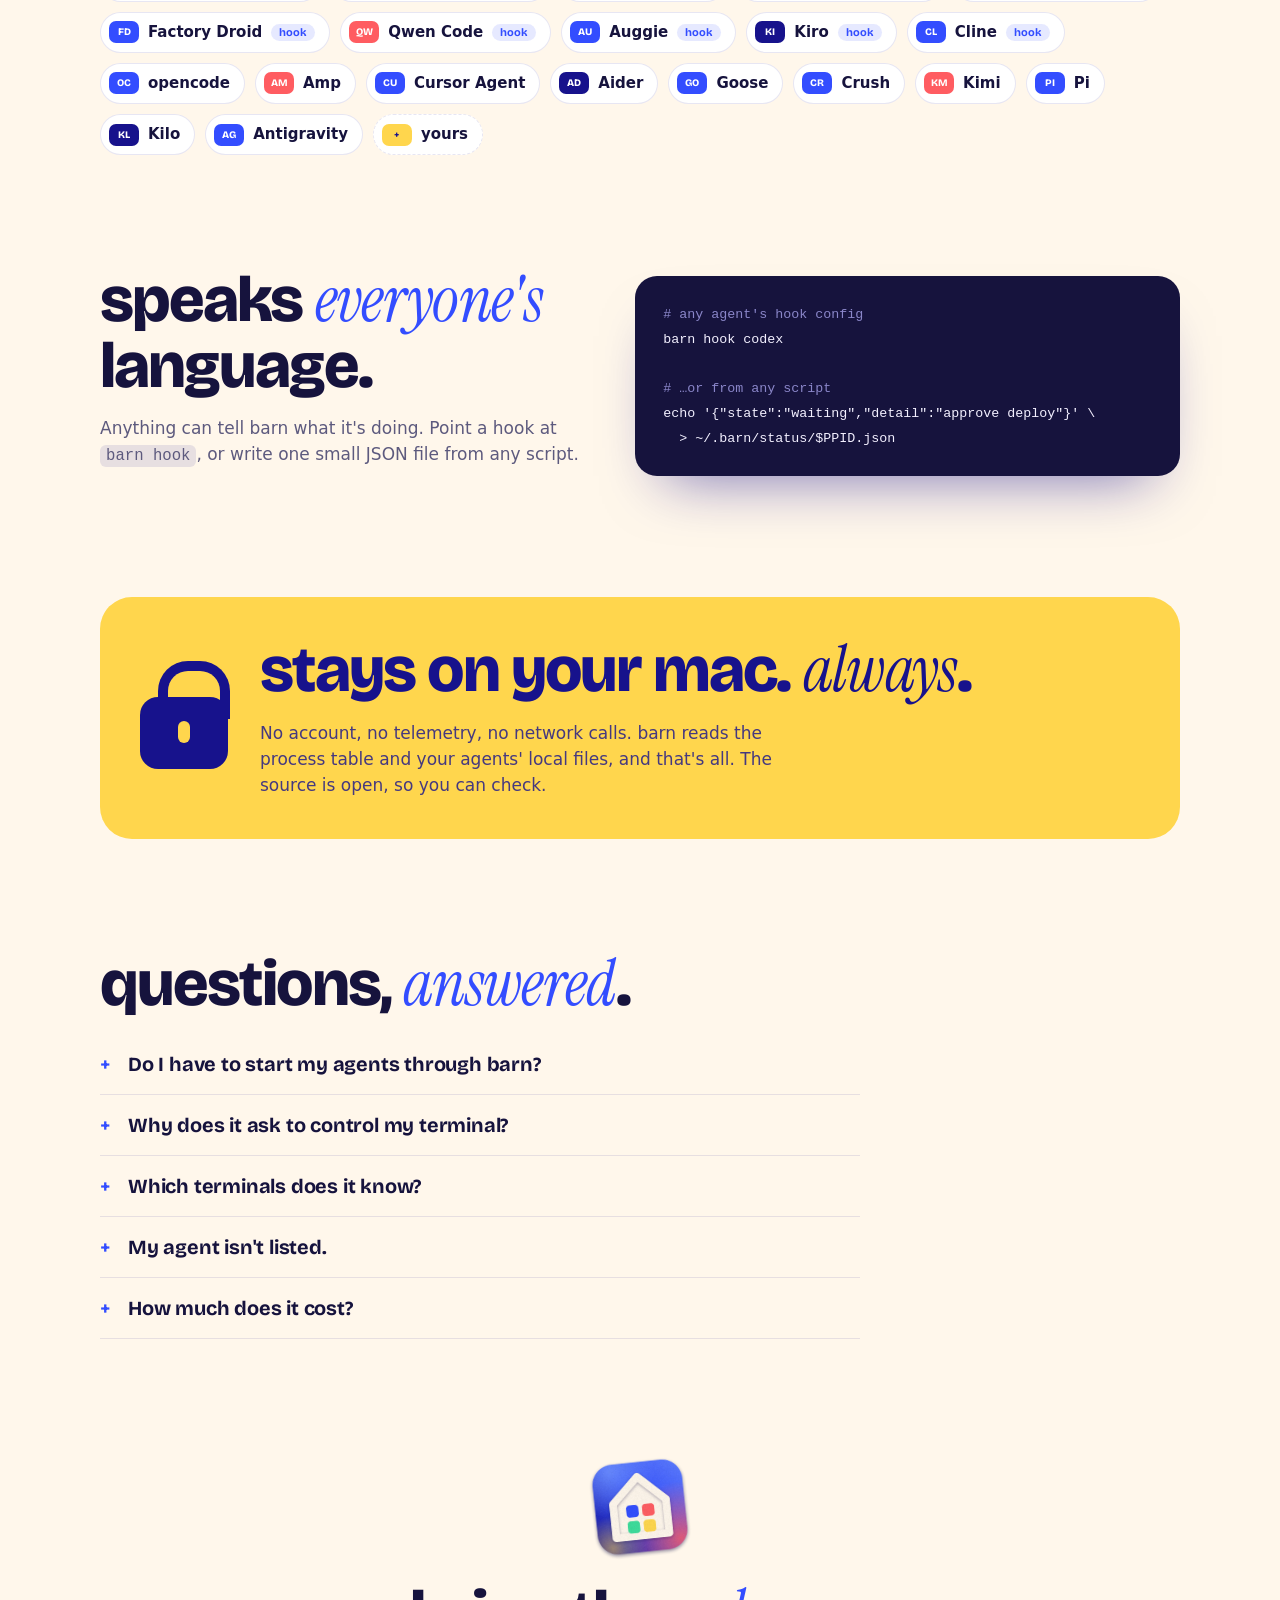
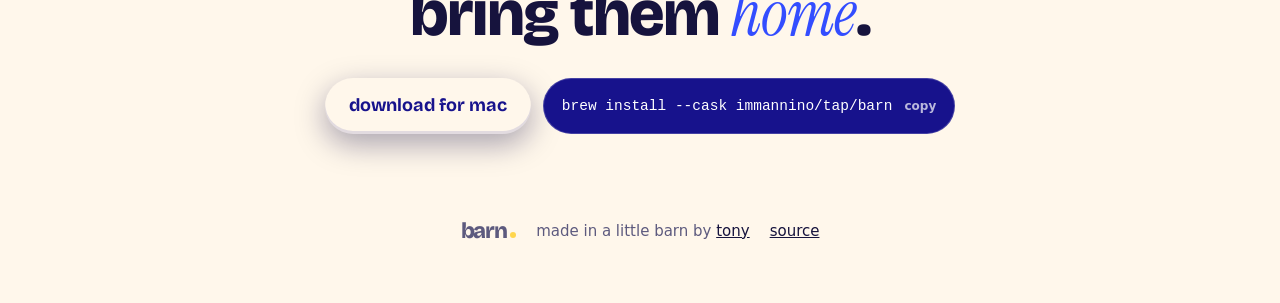
==== commit add9b52a: "Point links and cask at immannino/barn.app Co-Authored-By: Claude Opus 5.5 <noreply@anthropic.com>" ====
--- a/site/index.html
+++ b/site/index.html
@@ -28,8 +28,8 @@
       <div class="nav-links">
         <a href="#how">how it works</a>
         <a href="#agents">agents</a>
-        <a href="https://github.com/OWNER/barn">github</a>
-        <a class="pill" href="https://github.com/OWNER/barn/releases/latest/download/barn.dmg">download</a>
+        <a href="https://github.com/immannino/barn.app">github</a>
+        <a class="pill" href="https://github.com/immannino/barn.app/releases/latest/download/barn.dmg">download</a>
       </div>
     </nav>
 
@@ -38,12 +38,12 @@
       <h1>a little barn for <em>all</em> your agents.</h1>
       <p class="lede">barn lives in your menu bar and watches every AI coding agent on your Mac. When one needs you, <span class="kbd-inline">⌃⌥Space</span> takes you to its exact terminal tab.</p>
       <div class="cta">
-        <a class="button" href="https://github.com/OWNER/barn/releases/latest/download/barn.dmg">
+        <a class="button" href="https://github.com/immannino/barn.app/releases/latest/download/barn.dmg">
           <svg viewBox="0 0 24 24" aria-hidden="true"><path d="M16.4 12.6c0-2.4 2-3.6 2.1-3.7-1.1-1.7-2.9-1.9-3.5-1.9-1.5-.2-2.9.9-3.7.9-.8 0-1.9-.9-3.2-.8-1.6 0-3.1 1-4 2.4-1.7 3-.4 7.4 1.2 9.8.8 1.2 1.8 2.5 3 2.4 1.2 0 1.7-.8 3.1-.8 1.5 0 1.9.8 3.2.8 1.3 0 2.1-1.2 2.9-2.4.9-1.4 1.3-2.7 1.3-2.8 0 0-2.4-.9-2.4-3.9zM14 5.4c.7-.8 1.1-1.9 1-3-1 0-2.1.7-2.8 1.5-.6.7-1.2 1.8-1 2.9 1.1.1 2.1-.6 2.8-1.4z"/></svg>
           download for mac
         </a>
-        <button class="brew" type="button" data-copy="brew install --cask OWNER/tap/barn" aria-label="copy brew install command">
-          <code>brew install --cask OWNER/tap/barn</code>
+        <button class="brew" type="button" data-copy="brew install --cask immannino/tap/barn" aria-label="copy brew install command">
+          <code>brew install --cask immannino/tap/barn</code>
           <span class="copy-hint">copy</span>
         </button>
       </div>
@@ -193,9 +193,9 @@
       <img src="assets/icon.png" width="128" height="128" alt="">
       <h2>bring them <em>home</em>.</h2>
       <div class="cta center">
-        <a class="button" href="https://github.com/OWNER/barn/releases/latest/download/barn.dmg">download for mac</a>
-        <button class="brew" type="button" data-copy="brew install --cask OWNER/tap/barn" aria-label="copy brew install command">
-          <code>brew install --cask OWNER/tap/barn</code>
+        <a class="button" href="https://github.com/immannino/barn.app/releases/latest/download/barn.dmg">download for mac</a>
+        <button class="brew" type="button" data-copy="brew install --cask immannino/tap/barn" aria-label="copy brew install command">
+          <code>brew install --cask immannino/tap/barn</code>
           <span class="copy-hint">copy</span>
         </button>
       </div>
@@ -204,8 +204,8 @@
 
   <footer>
     <span class="wordmark small">barn<span class="dot"></span></span>
-    <span>made in a little barn by <a href="https://github.com/OWNER">tony</a></span>
-    <a href="https://github.com/OWNER/barn">source</a>
+    <span>made in a little barn by <a href="https://github.com/immannino">tony</a></span>
+    <a href="https://github.com/immannino/barn.app">source</a>
   </footer>
 
   <script>
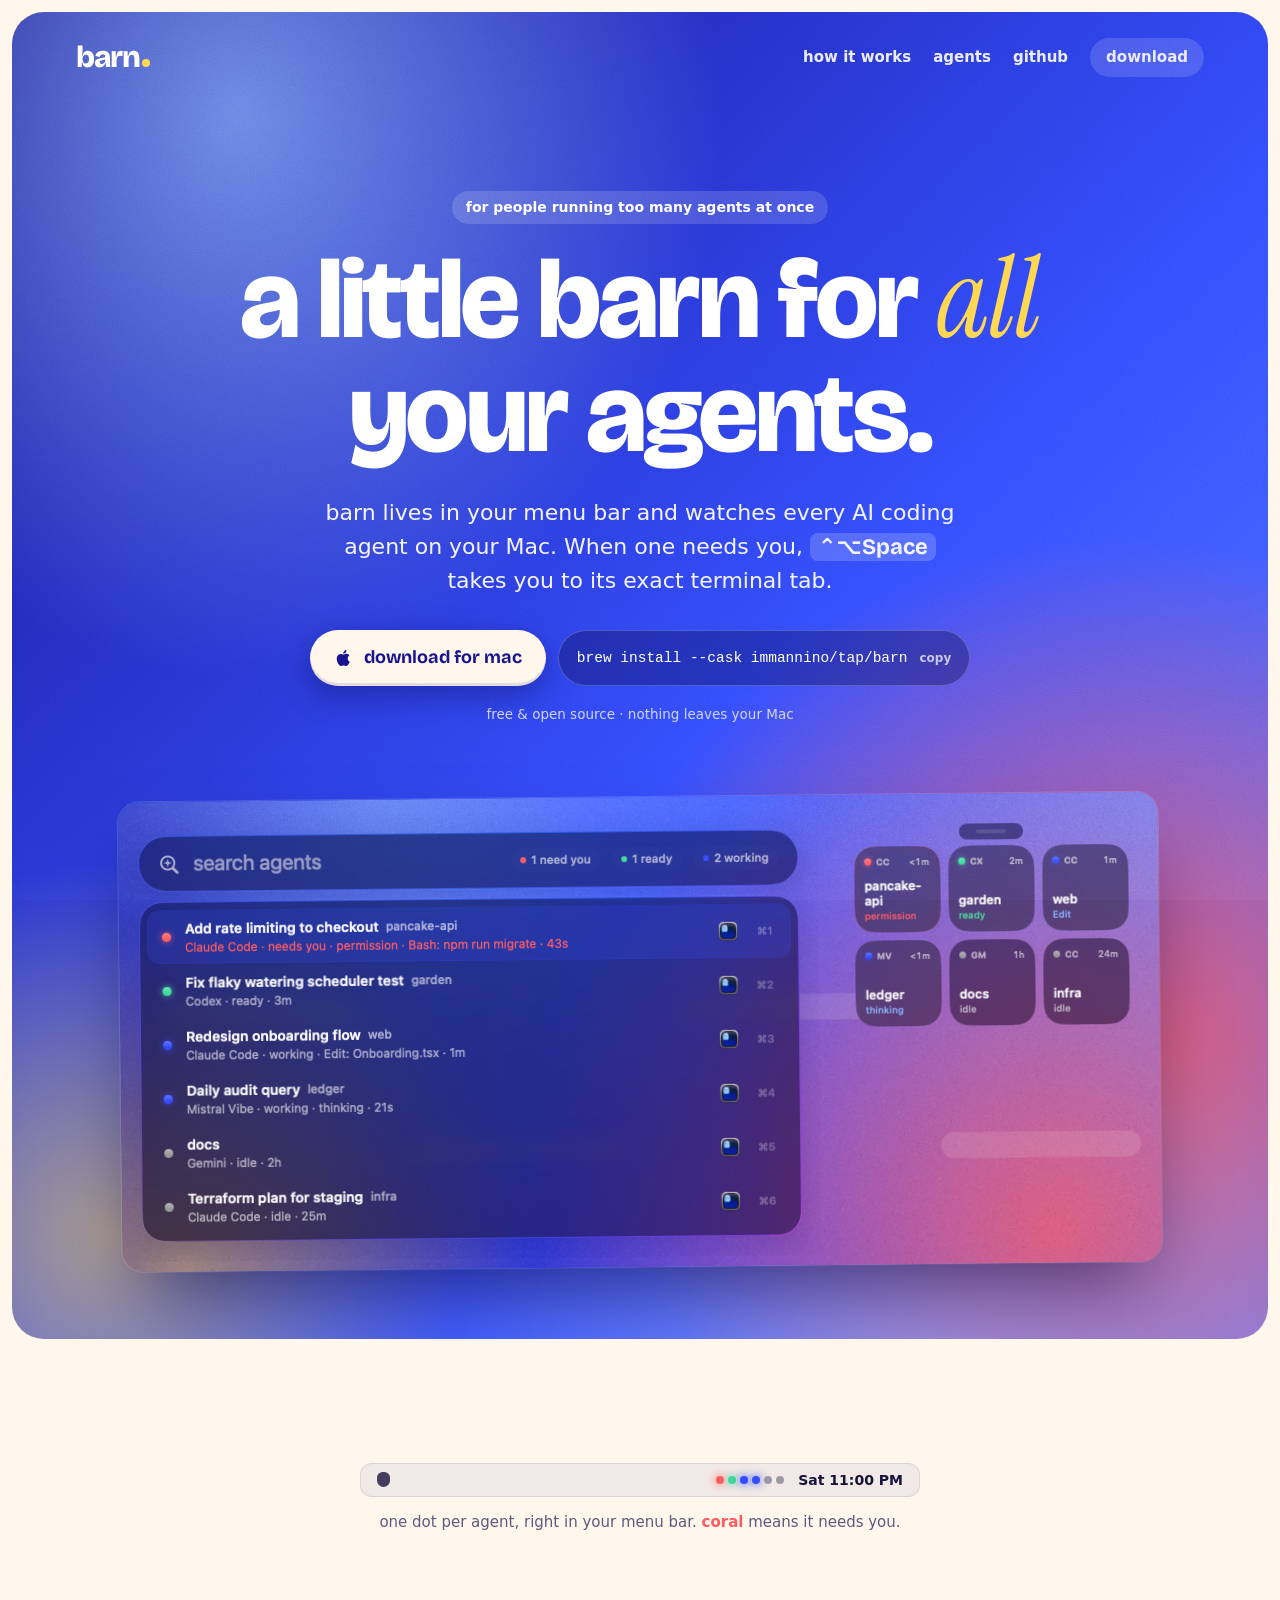
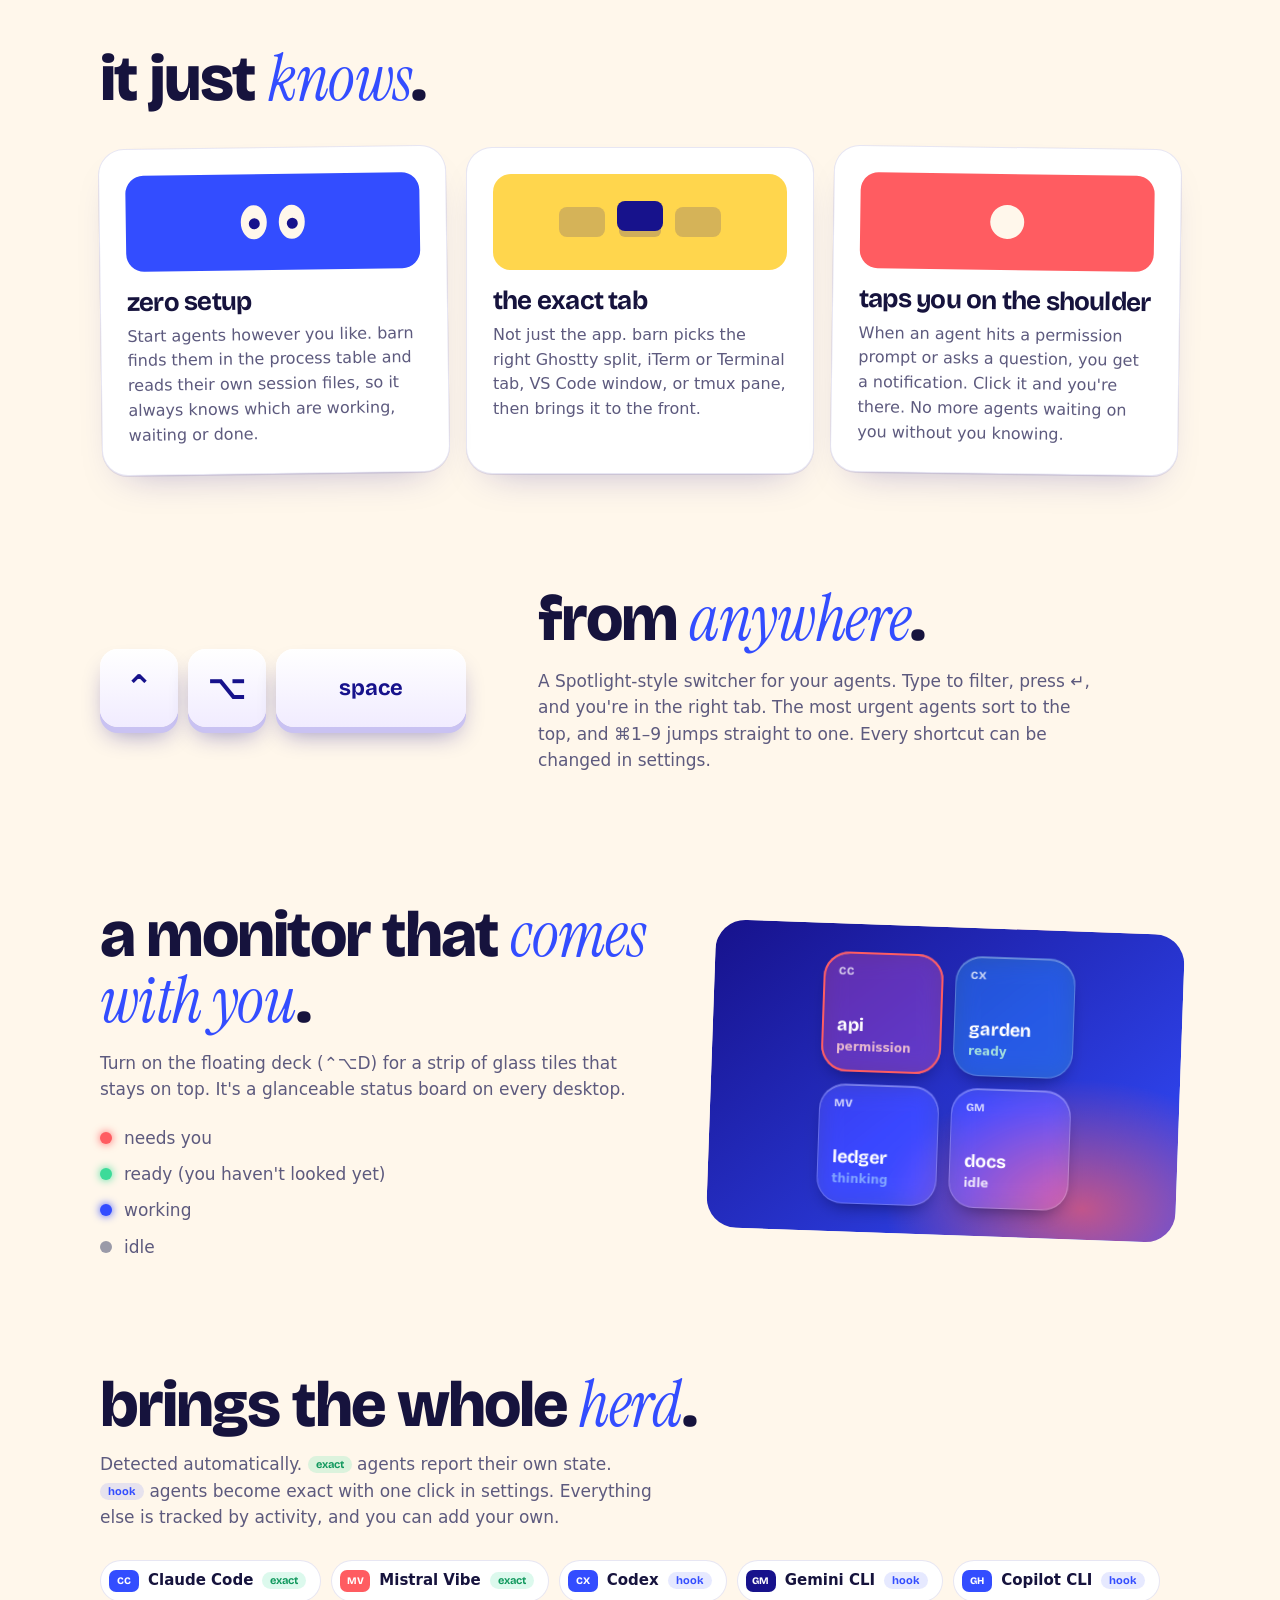
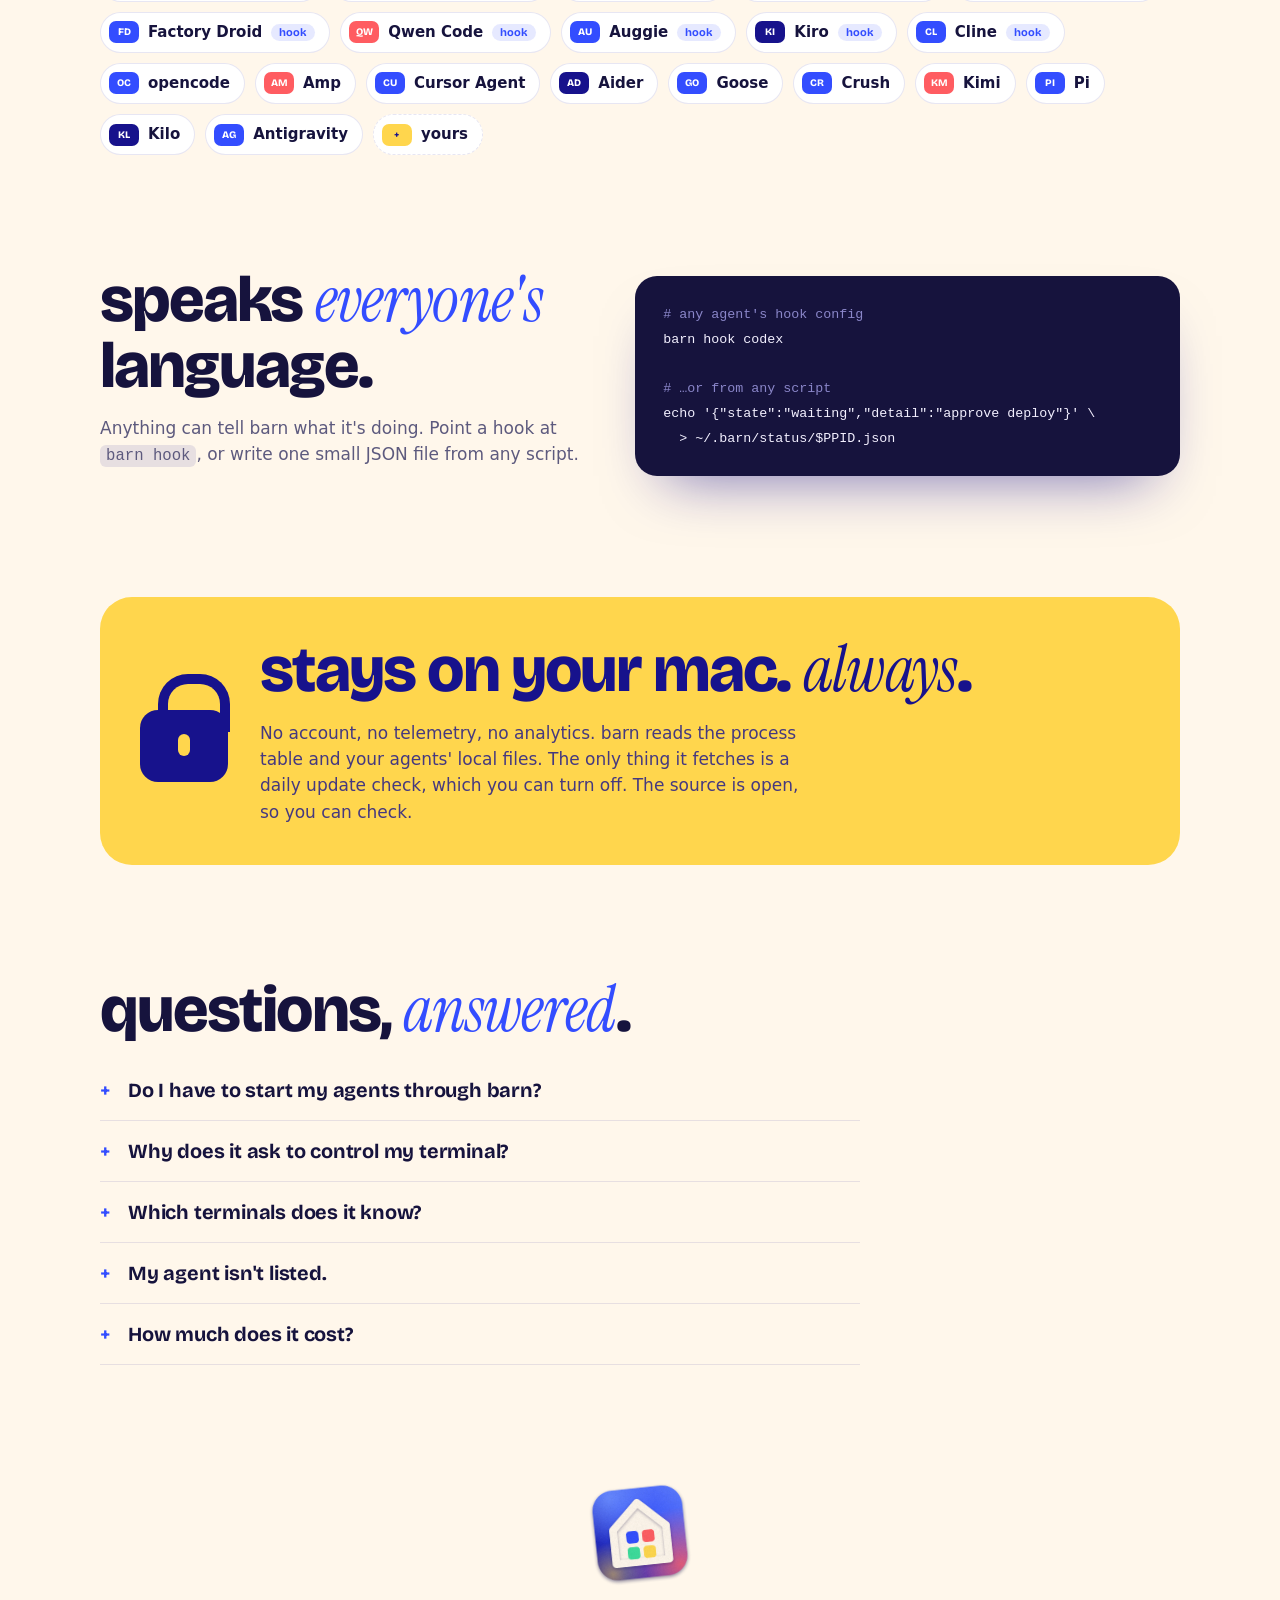
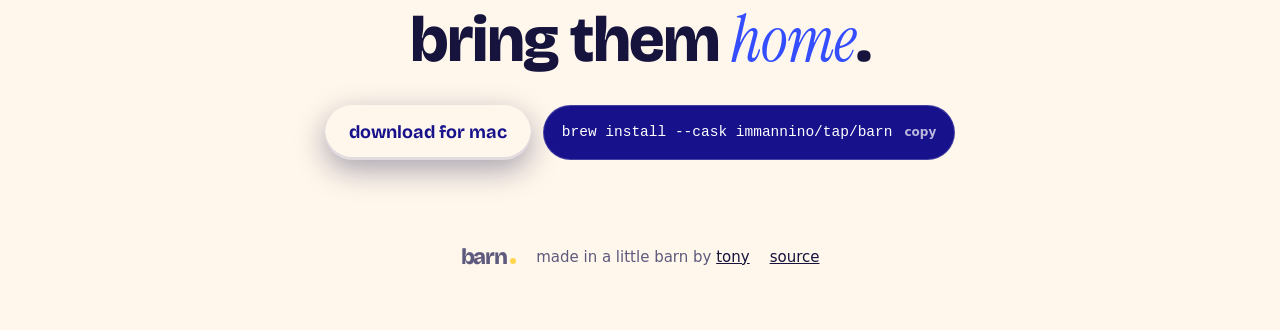
==== commit 8d8def88: "Self-updates with Sparkle barn checks barn.ope.cool/appcast.xml daily (toggle in settings) and insta" ====
--- a/site/index.html
+++ b/site/index.html
@@ -161,7 +161,7 @@
       <div class="lock" aria-hidden="true"></div>
       <div>
         <h2>stays on your mac. <em>always</em>.</h2>
-        <p>No account, no telemetry, no network calls. barn reads the process table and your agents' local files, and that's all. The source is open, so you can check.</p>
+        <p>No account, no telemetry, no analytics. barn reads the process table and your agents' local files. The only thing it fetches is a daily update check, which you can turn off. The source is open, so you can check.</p>
       </div>
     </section>
 
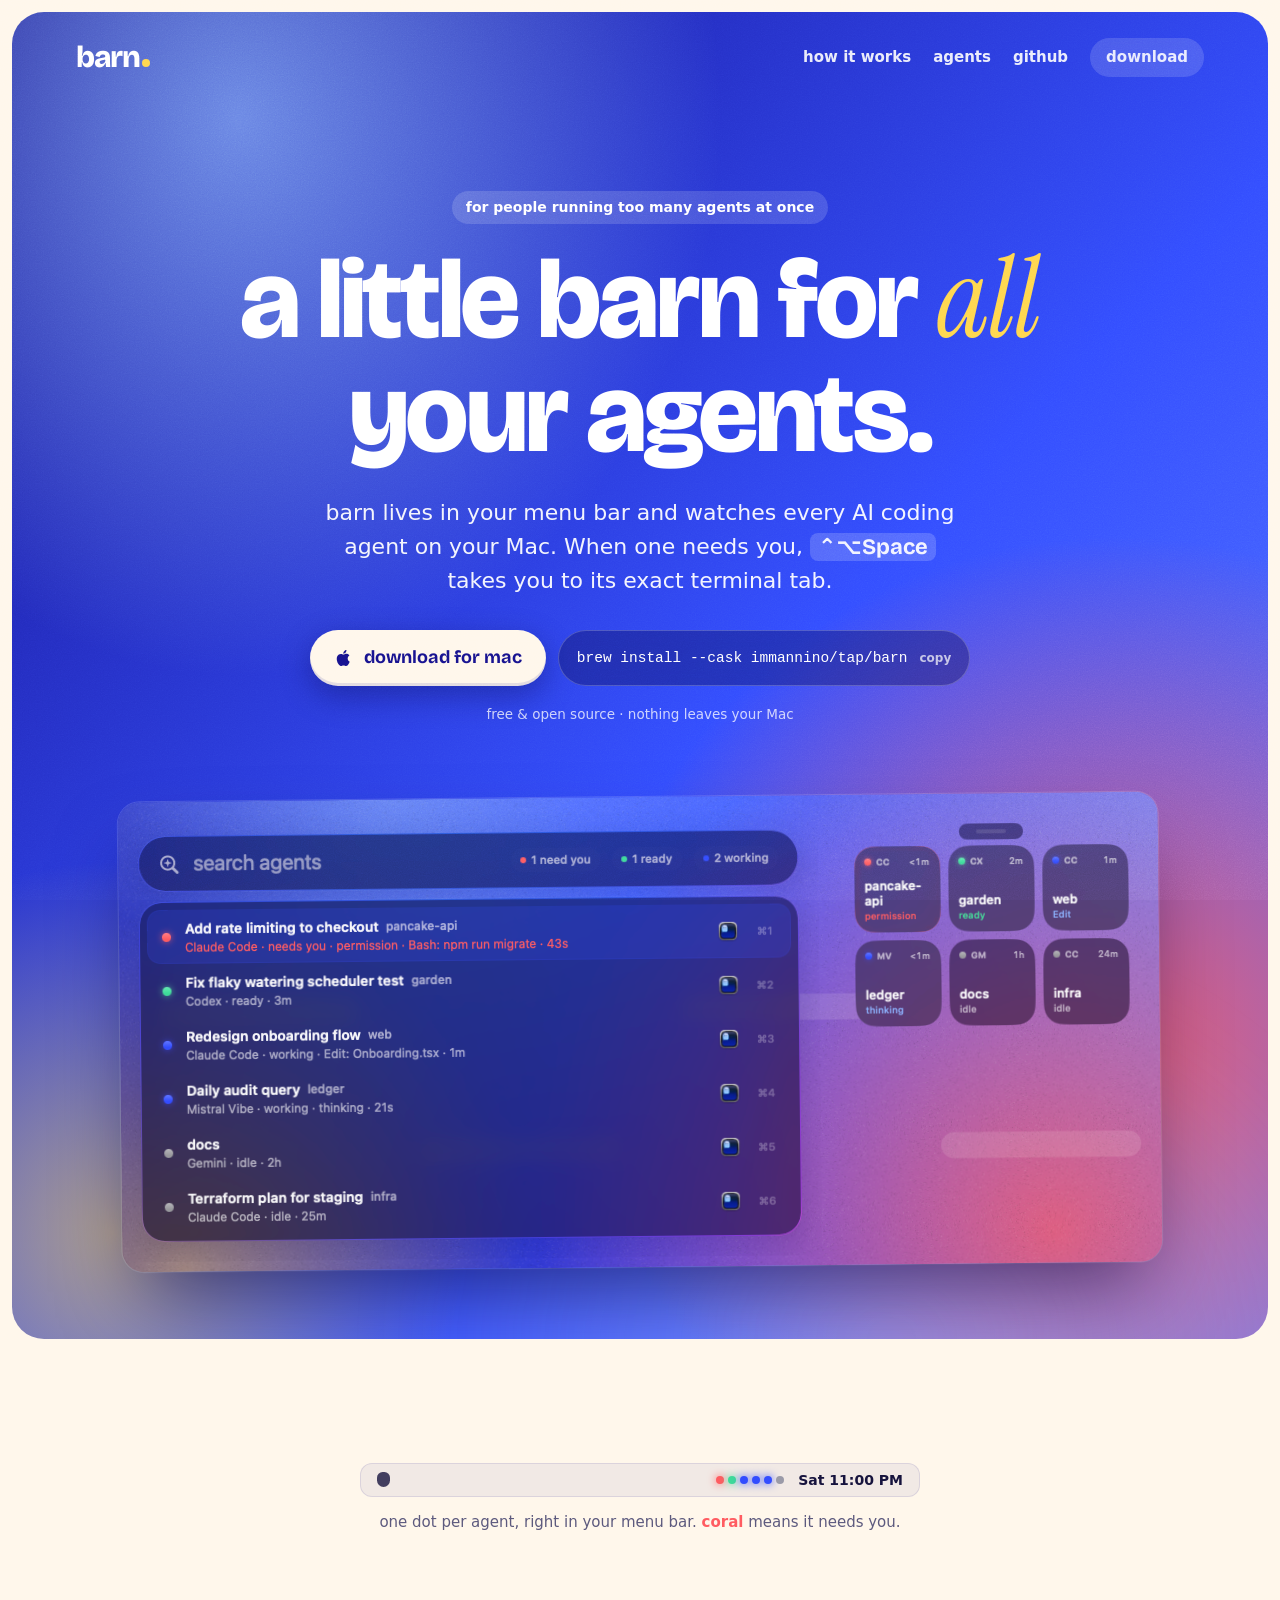
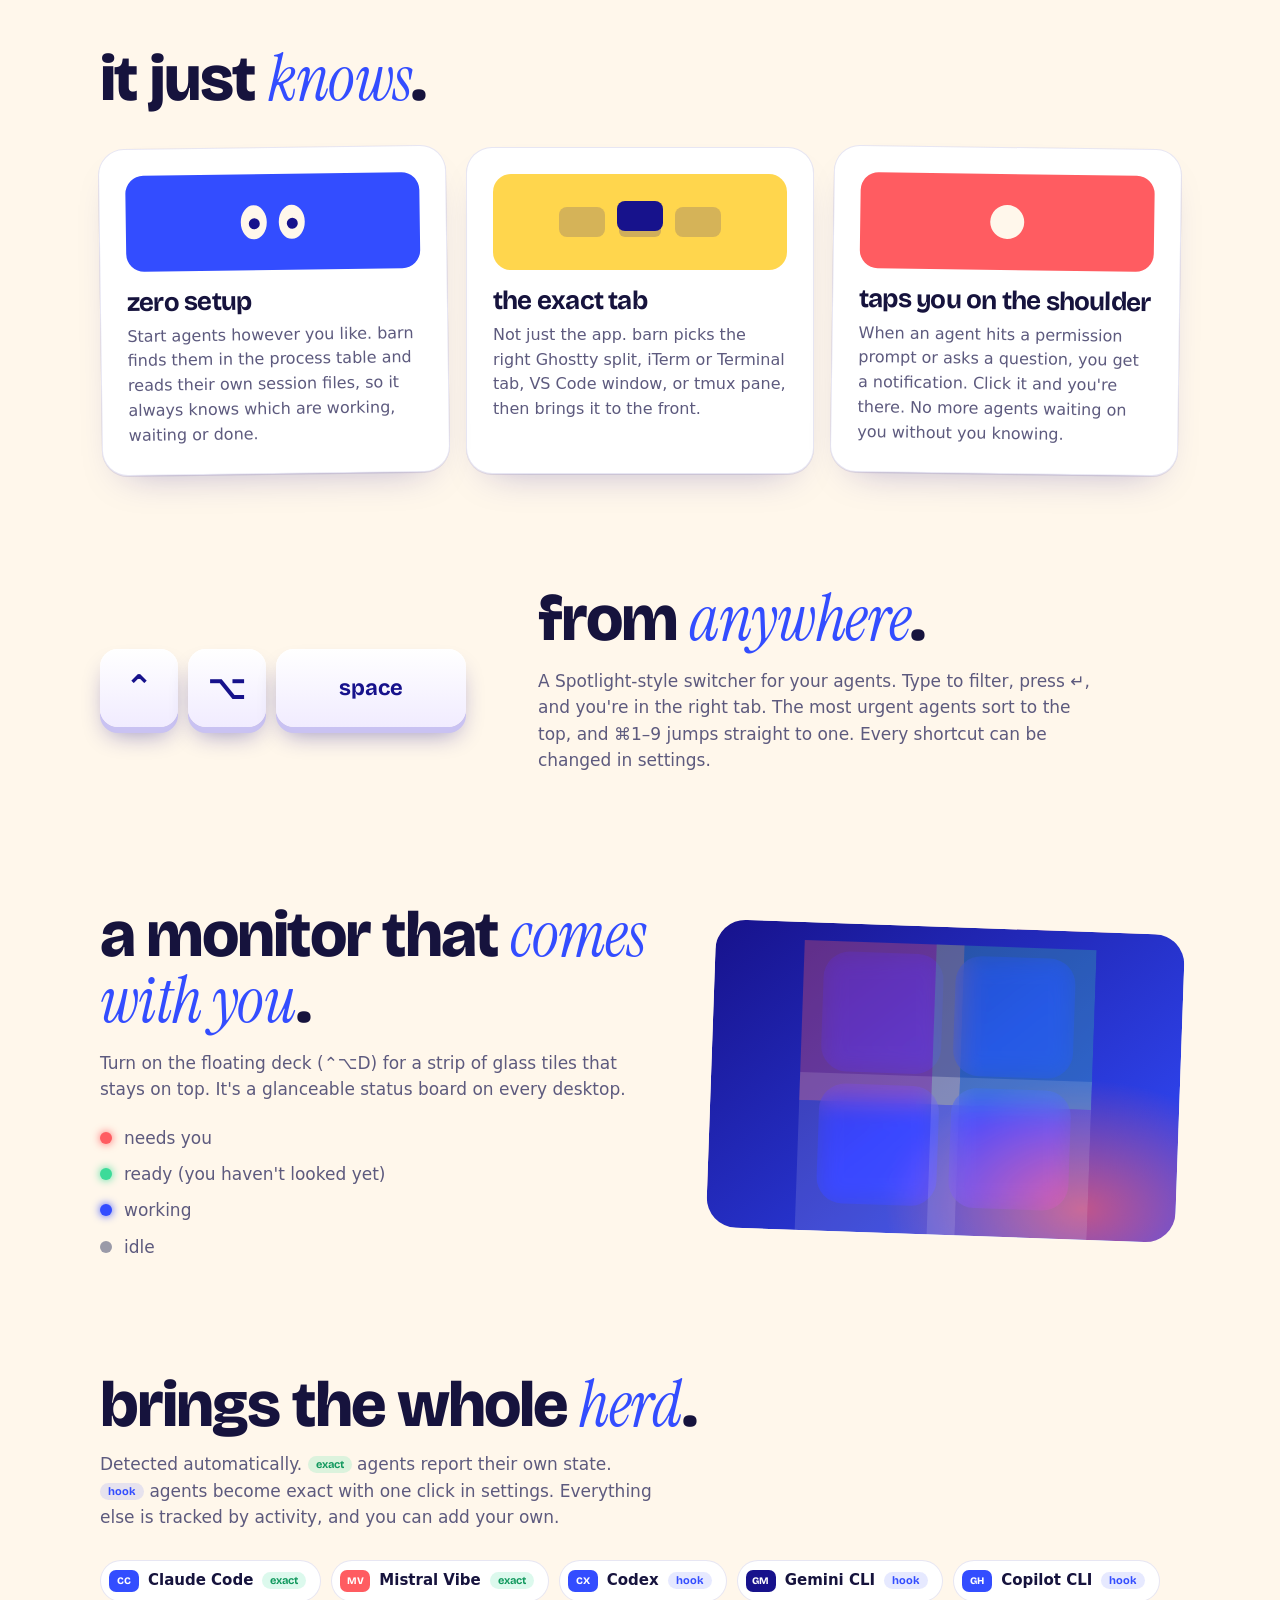
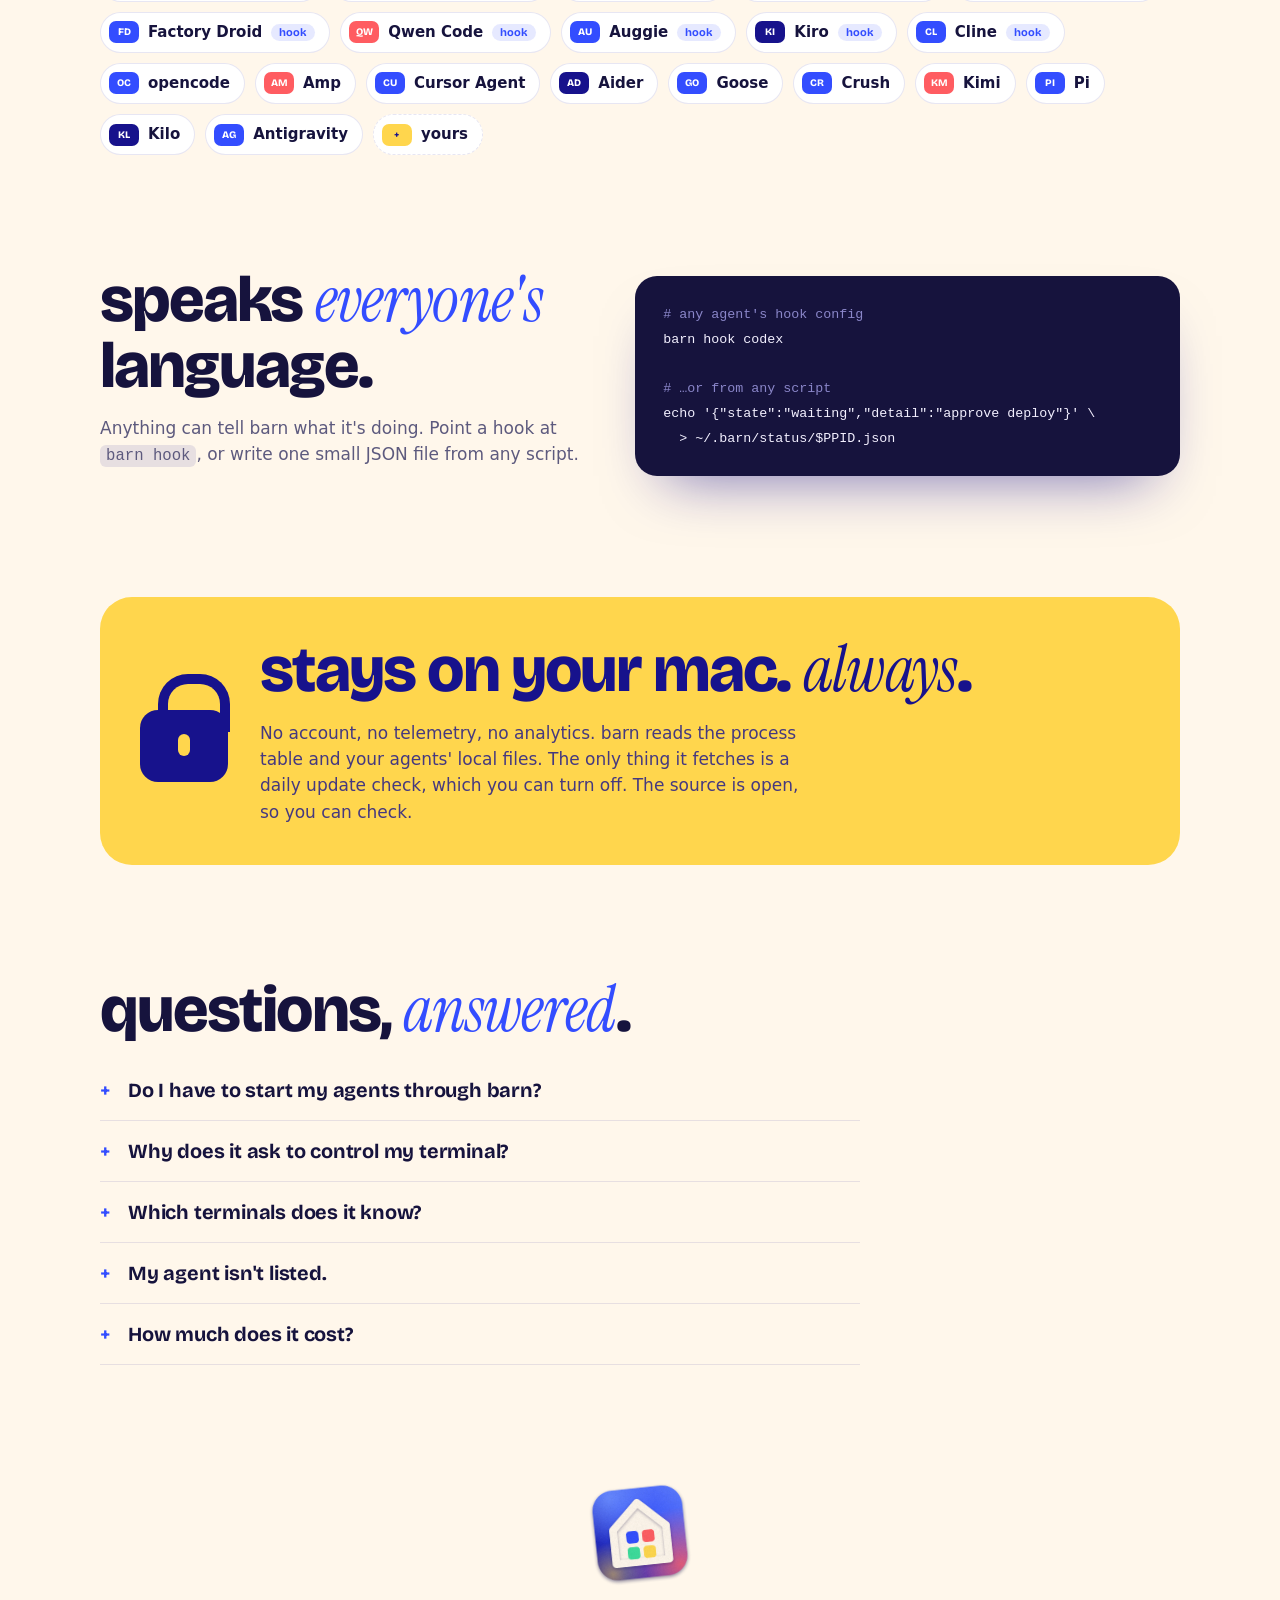
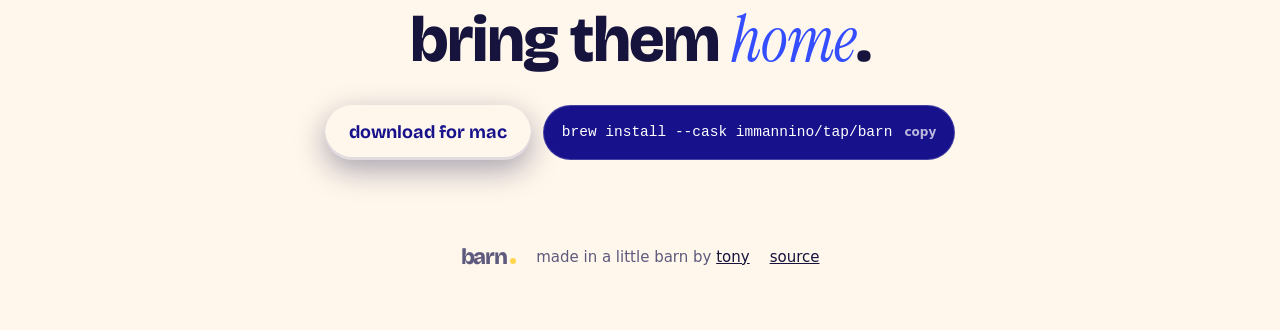
==== commit bd9c37cb: "Social preview image and post templates - site/assets/og.jpg: 3×2 deck grid with the site's headline" ====
--- a/site/index.html
+++ b/site/index.html
@@ -6,11 +6,20 @@
   <title>barn — a little barn for all your agents</title>
   <meta name="description" content="barn is a tiny macOS menu-bar app that watches every AI coding agent on your Mac — Claude Code, Codex, Gemini, Mistral Vibe and more — and jumps you to the exact terminal tab when one needs you.">
   <meta name="theme-color" content="#334DFF">
+  <meta property="og:type" content="website">
+  <meta property="og:site_name" content="barn">
   <meta property="og:title" content="barn — a little barn for all your agents">
-  <meta property="og:description" content="See every AI coding agent at a glance. ⌃⌥Space to jump to the one that needs you.">
-  <meta property="og:image" content="https://barn.ope.cool/assets/hero.png">
+  <meta property="og:description" content="See every AI coding agent on your Mac at a glance. One keystroke takes you to the one that needs you. Free and open source.">
+  <meta property="og:image" content="https://barn.ope.cool/assets/og.jpg">
+  <meta property="og:image:width" content="2400">
+  <meta property="og:image:height" content="1260">
+  <meta property="og:image:alt" content="barn: a grid of glass status cards for AI coding agents, one glowing coral because it needs you">
   <meta property="og:url" content="https://barn.ope.cool">
   <meta name="twitter:card" content="summary_large_image">
+  <meta name="twitter:title" content="barn — a little barn for all your agents">
+  <meta name="twitter:description" content="See every AI coding agent on your Mac at a glance. One keystroke takes you to the one that needs you.">
+  <meta name="twitter:image" content="https://barn.ope.cool/assets/og.jpg">
+  <meta name="twitter:image:alt" content="barn: a grid of glass status cards for AI coding agents, one glowing coral because it needs you">
   <link rel="icon" type="image/png" href="assets/favicon.png">
   <link rel="apple-touch-icon" href="assets/icon.png">
   <link rel="preconnect" href="https://fonts.googleapis.com">
